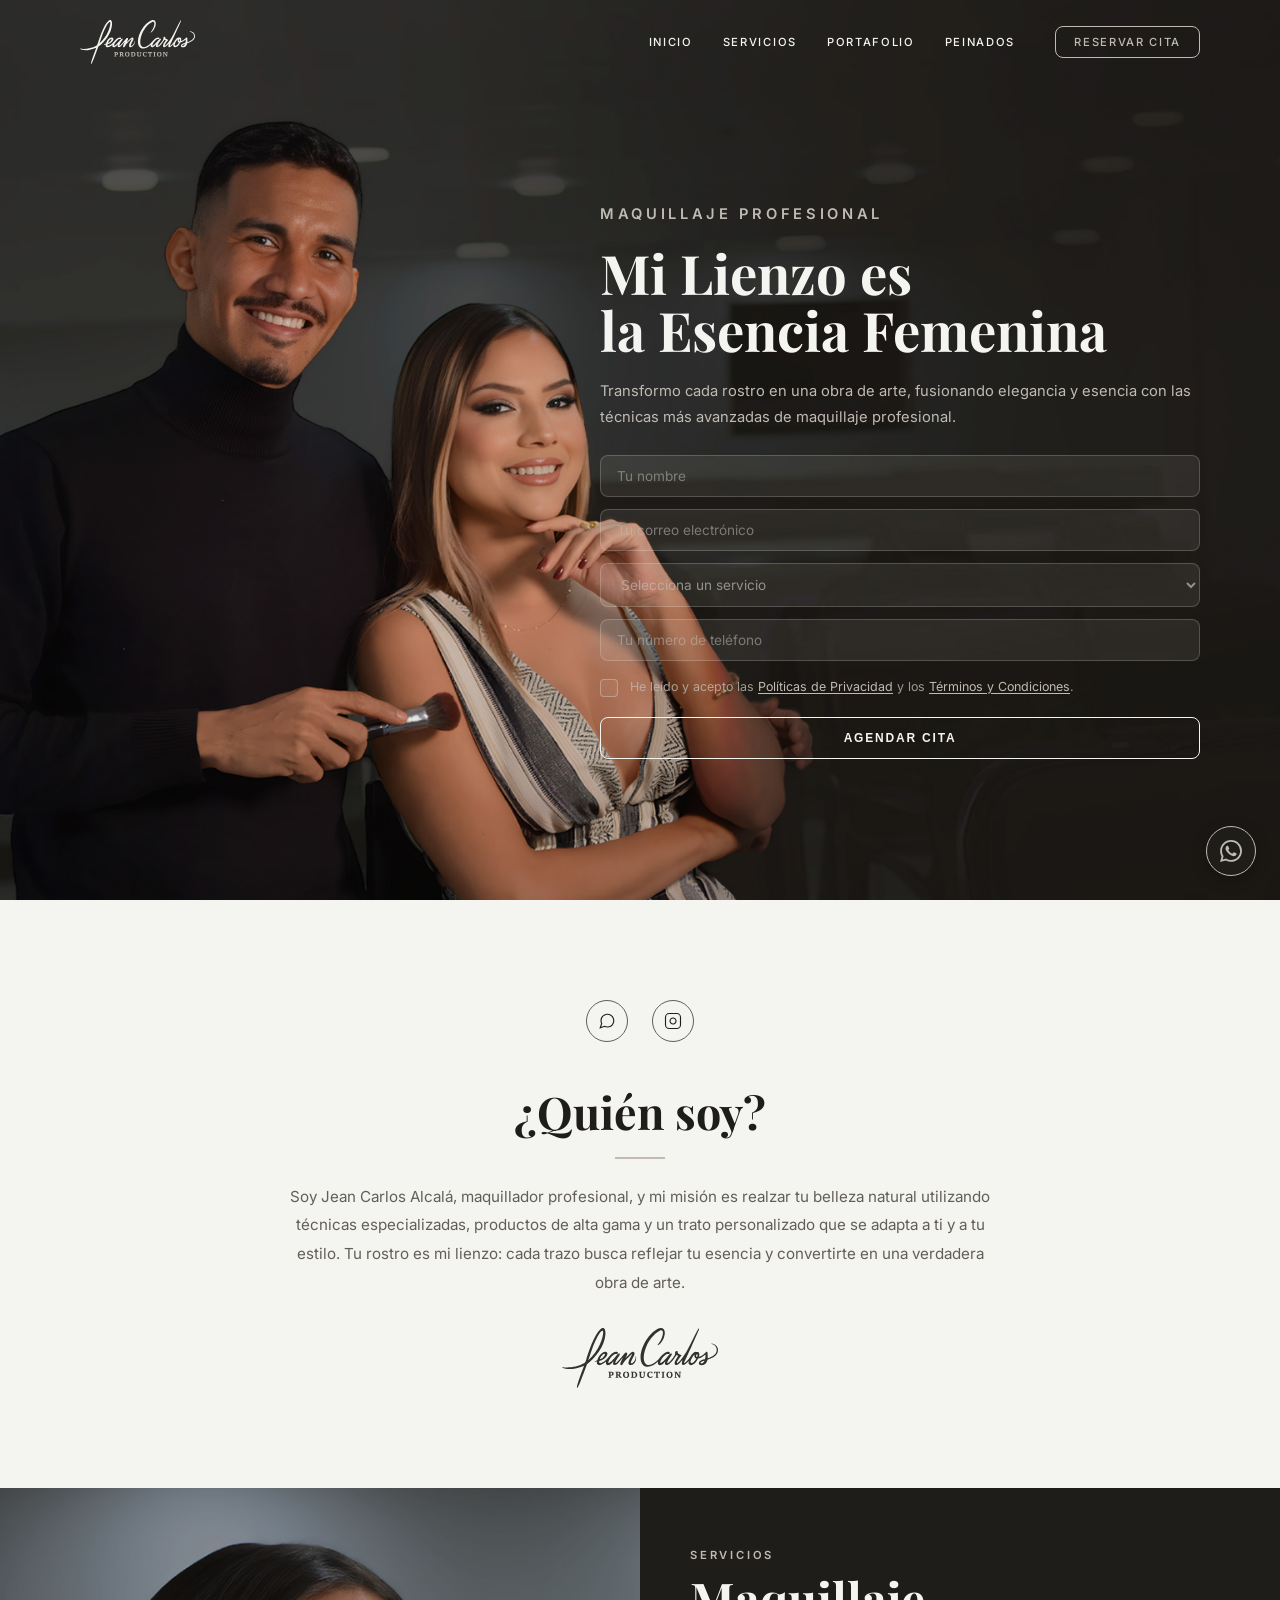
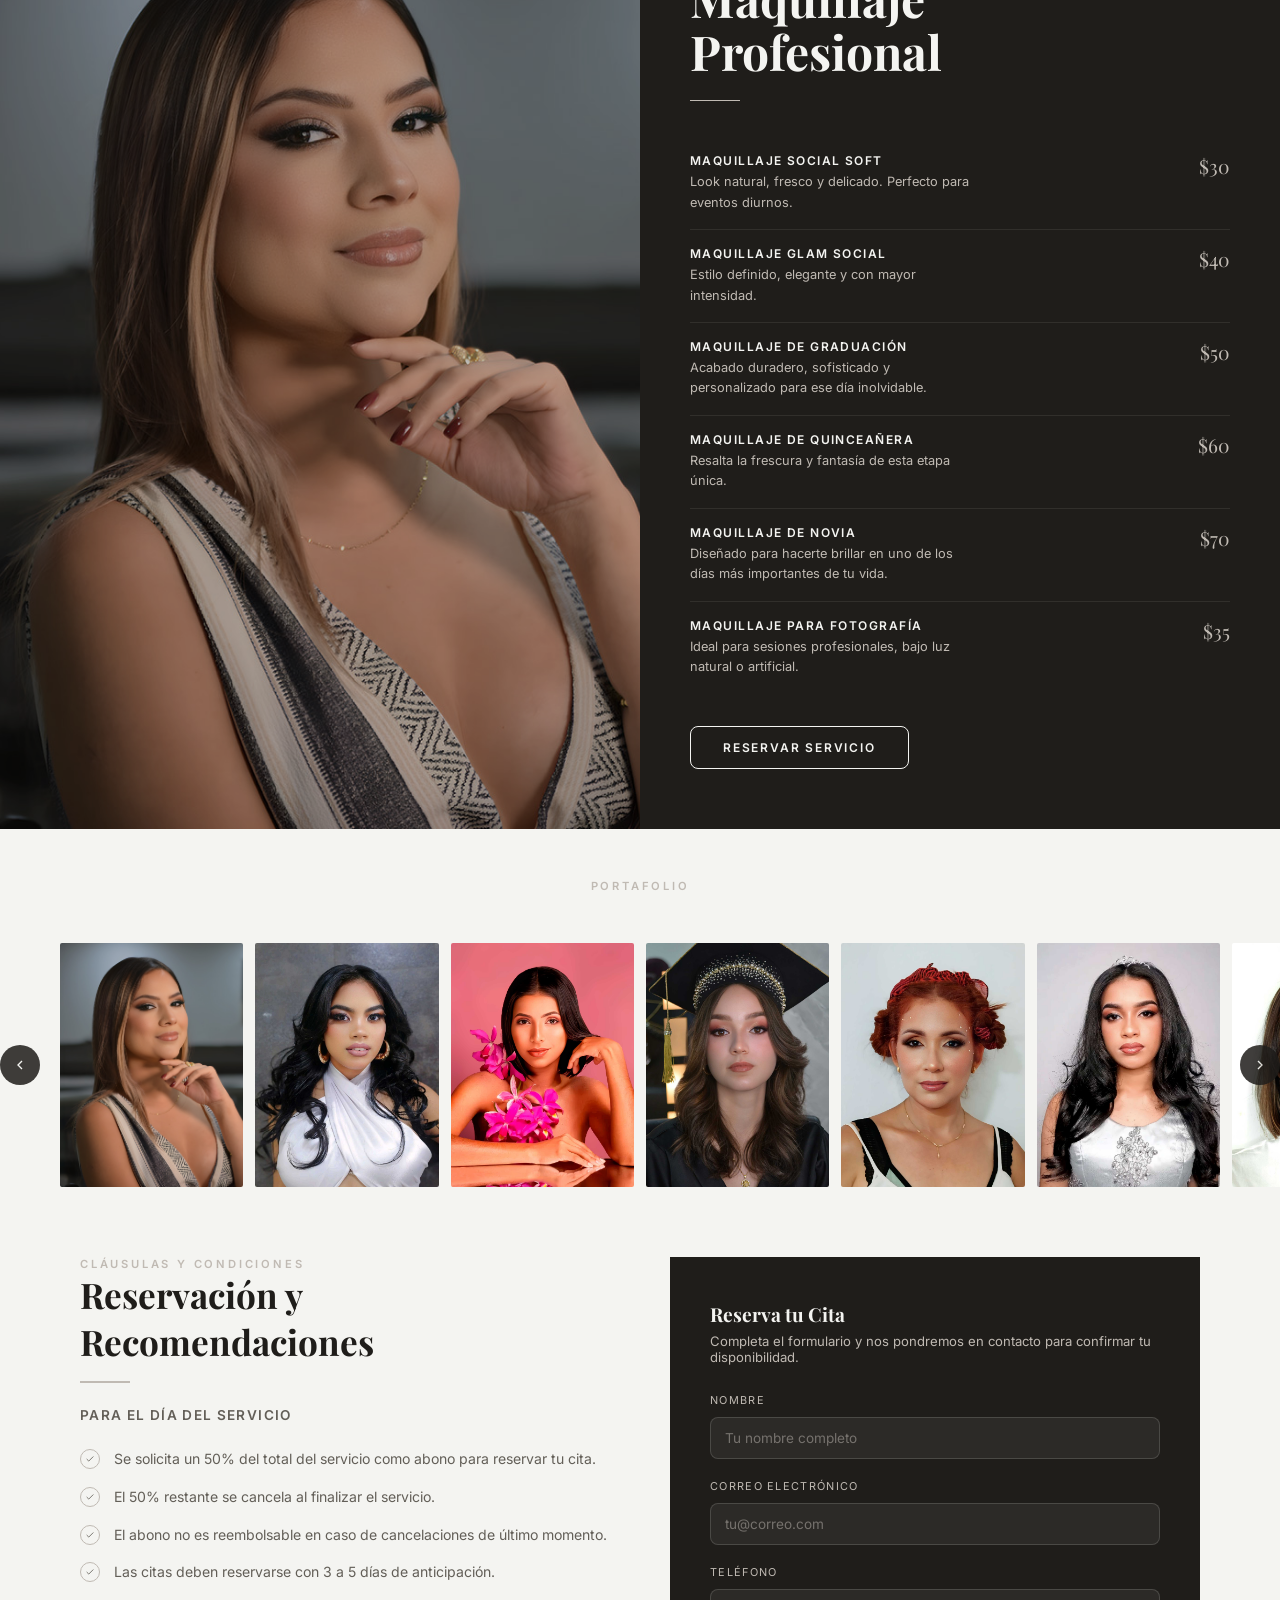
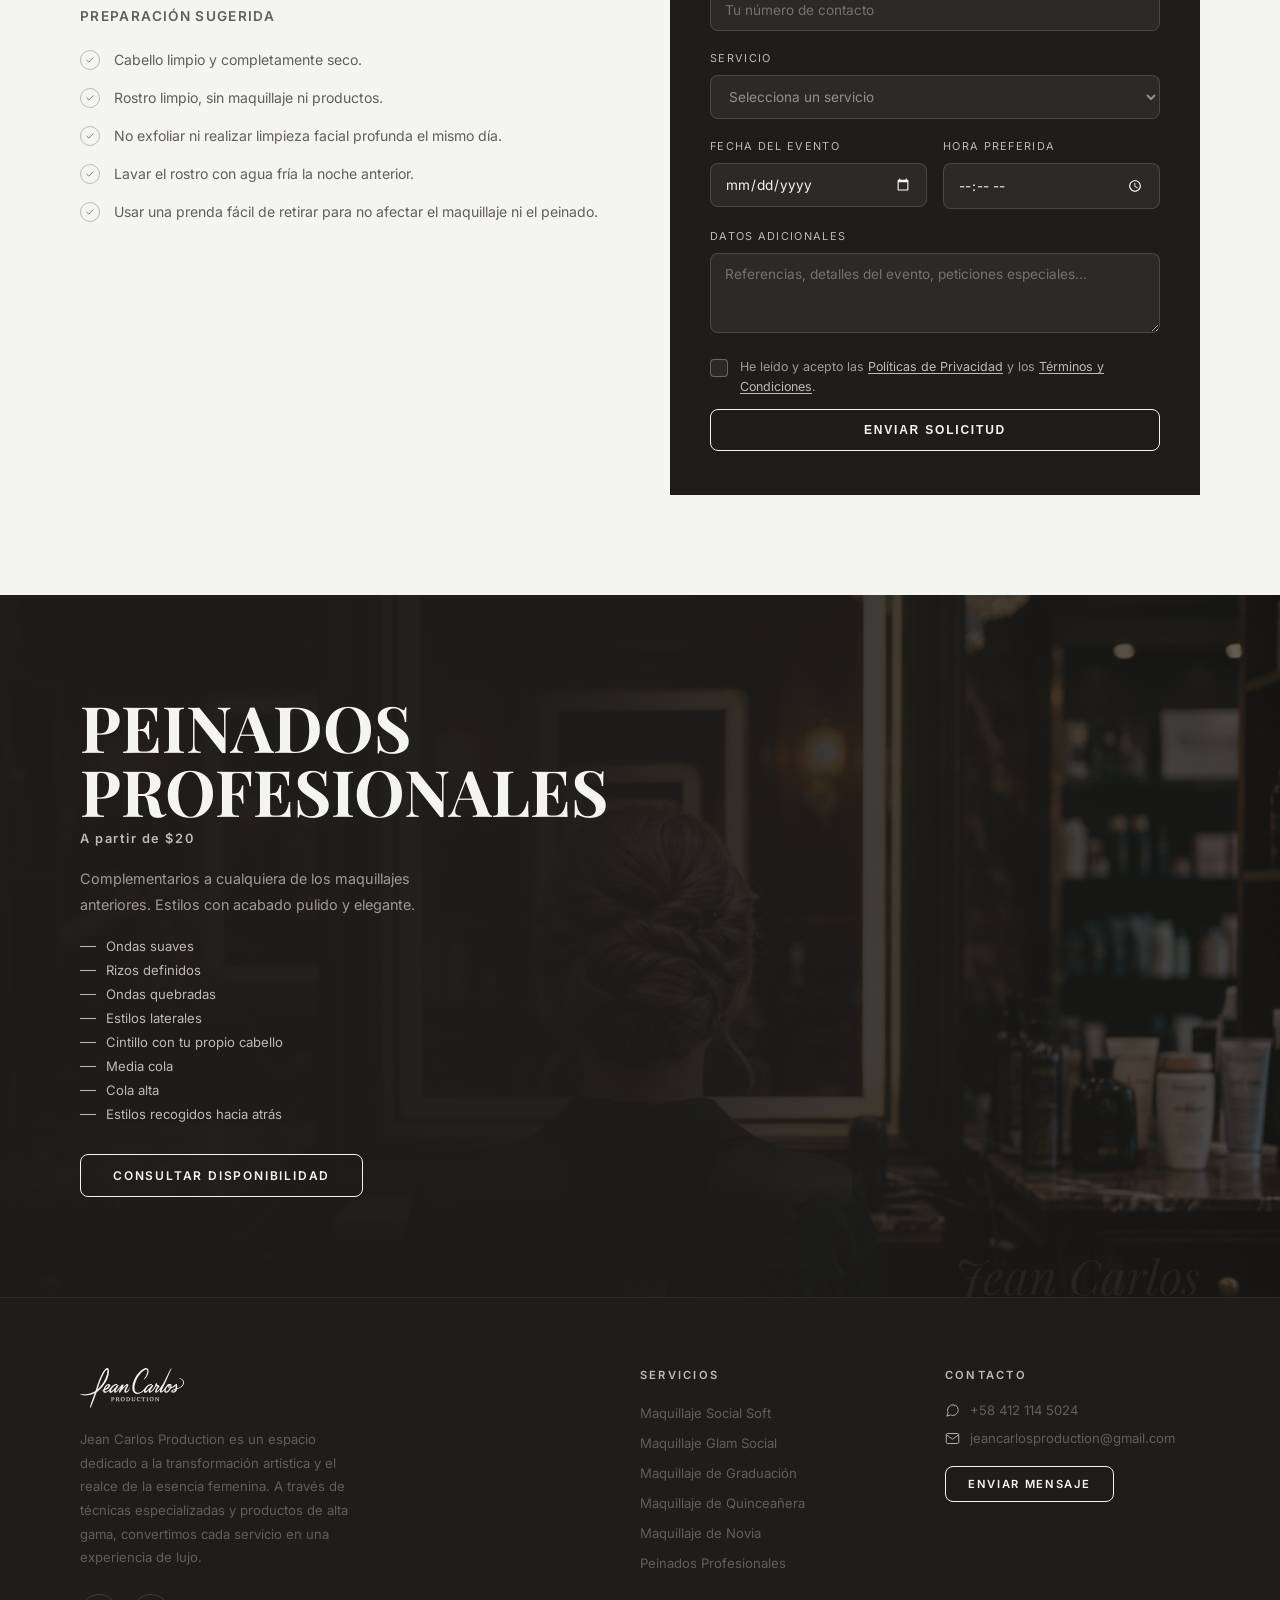
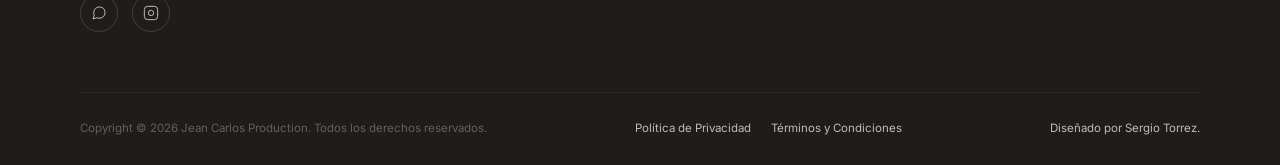
==== index.html @ 288ba9cc "Initial production release" ====
<!DOCTYPE html>
<html lang="es">
<head>
  <meta charset="UTF-8">
  <meta name="viewport" content="width=device-width, initial-scale=1.0">
  <title>Jean Carlos Production | Maquillaje Profesional</title>
  <meta name="description" content="Jean Carlos Alcalá — Maquillador profesional especializado en realzar tu belleza natural. Servicios de maquillaje social, novias, quinceañeras y peinados profesionales.">
  <link rel="canonical" href="https://jeancarlosproduction.com/">
  <link rel="stylesheet" href="index.css">
</head>
<body>

<!-- ========== MOBILE MENU ========== -->
<div class="mobile-menu" id="mobileMenu">
  <a href="#inicio"     onclick="closeMobileMenu()">Inicio</a>
  <a href="#servicios"  onclick="closeMobileMenu()">Servicios</a>
  <a href="#galeria"    onclick="closeMobileMenu()">Portafolio</a>
  <a href="#peinados"  onclick="closeMobileMenu()">Peinados</a>
  <a href="#reservacion" onclick="closeMobileMenu()" class="btn btn-nav mobile-nav-btn">RESERVAR CITA</a>
</div>

<!-- ========== HEADER ========== -->
<header class="site-header" id="siteHeader">
  <div class="container header-inner">

    <a href="#inicio" class="logo" aria-label="Jean Carlos Production">
      <img src="assets/Logo Jean Carlos Production.svg" alt="Jean Carlos Production Logo" class="nav-logo">
    </a>

    <nav class="nav-links" aria-label="Navegación principal">
      <a href="#inicio">Inicio</a>
      <a href="#servicios">Servicios</a>
      <a href="#galeria">Portafolio</a>
      <a href="#peinados">Peinados</a>
      <a href="#reservacion" class="btn btn-nav">RESERVAR CITA</a>
    </nav>

    <button class="hamburger" id="hamburger" aria-label="Abrir menú" aria-expanded="false">
      <span></span><span></span><span></span>
    </button>
  </div>
</header>

<!-- ========== HERO ========== -->
<section id="inicio" class="hero-section" aria-label="Sección principal">
  <div class="hero-bg" role="img" aria-label="Imagen de maquillaje profesional"></div>
  <div class="container hero-container">
    <!-- Right-side content block -->
    <div class="hero-content">
      <p class="eyebrow reveal" style="color:var(--taupe);margin-bottom:16px;">Maquillaje Profesional</p>
      <h1 class="reveal" style="transition-delay:0.1s">
        Mi Lienzo es<br>la Esencia Femenina
      </h1>
      <p class="reveal" style="transition-delay:0.2s">
        Transformo cada rostro en una obra de arte, fusionando elegancia y esencia
        con las técnicas más avanzadas de maquillaje profesional.
      </p>

      <!-- Quick booking form -->
      <form class="hero-form reveal" style="transition-delay:0.3s" id="heroForm" onsubmit="handleHeroForm(event)">
        <!-- Honeypot anti-spam -->
        <input type="text" name="_honey" style="display:none" tabindex="-1" autocomplete="off">
        <input type="text" name="nombre" placeholder="Tu nombre" required>
        <input type="email" name="email" placeholder="Tu correo electrónico">
        <select name="servicio" id="heroServicioSelect">
          <option value="" disabled selected>Selecciona un servicio</option>
          <option>Maquillaje Social Soft — $30</option>
          <option>Maquillaje Glam Social — $40</option>
          <option>Maquillaje de Graduación — $50</option>
          <option>Maquillaje de Quinceañera — $60</option>
          <option>Maquillaje de Novia — $70</option>
          <option>Maquillaje para Fotografía — $35</option>
        </select>
        <input type="tel" name="telefono" placeholder="Tu número de teléfono">
        
        <!-- Policy checkbox -->
        <label class="form-checkbox">
          <input type="checkbox" name="politicas" id="heroPoliticas" required>
          <span class="form-checkbox-box"></span>
          <span class="form-checkbox-label">
            He leído y acepto las
            <a href="privacidad.html" target="_blank">Políticas de Privacidad</a>
            y los <a href="terminos.html" target="_blank">Términos y Condiciones</a>.
          </span>
        </label>

        <button type="submit" class="btn btn-outline-light">AGENDAR CITA</button>
      </form>
    </div>
  </div>
</section>

<!-- ========== QUIEN SOY ========== -->
<section id="quien-soy" class="section">
  <div class="container">
    <div class="social-icons-bar reveal">
      <!-- WhatsApp -->
      <a href="https://api.whatsapp.com/send/?phone=584121145024" target="_blank" rel="noopener" class="social-icon-link" aria-label="WhatsApp">
        <svg viewBox="0 0 24 24" fill="none" stroke="currentColor" stroke-width="1.5"><path d="M21 11.5a8.38 8.38 0 0 1-.9 3.8 8.5 8.5 0 0 1-7.6 4.7 8.38 8.38 0 0 1-3.8-.9L3 21l1.9-5.7a8.38 8.38 0 0 1-.9-3.8 8.5 8.5 0 0 1 4.7-7.6 8.38 8.38 0 0 1 3.8-.9h.5a8.48 8.48 0 0 1 8 8v.5z"/></svg>
      </a>
      <!-- Instagram -->
      <a href="https://www.instagram.com/jeancarlosproduction/" target="_blank" rel="noopener" class="social-icon-link" aria-label="Instagram">
        <svg viewBox="0 0 24 24" fill="none" stroke="currentColor" stroke-width="1.5"><rect x="2" y="2" width="20" height="20" rx="5" ry="5"/><path d="M16 11.37A4 4 0 1 1 12.63 8 4 4 0 0 1 16 11.37z"/><line x1="17.5" y1="6.5" x2="17.51" y2="6.5"/></svg>
      </a>
    </div>

    <h2 class="reveal">¿Quién soy?</h2>
    <div class="divider divider-center reveal"></div>
    <p class="reveal" style="transition-delay:0.1s">
      Soy Jean Carlos Alcalá, maquillador profesional, y mi misión es realzar tu belleza natural utilizando
      técnicas especializadas, productos de alta gama y un trato personalizado que se adapta a ti y a tu estilo.
      Tu rostro es mi lienzo: cada trazo busca reflejar tu esencia y convertirte en una verdadera obra de arte.
    </p>
    <div class="about-logo-container reveal" style="transition-delay:0.2s">
      <img src="assets/Logo Jean Carlos 2.svg" alt="Jean Carlos Production" class="about-logo">
    </div>
  </div>
</section>

<!-- ========== SERVICIOS ========== -->
<section id="servicios" aria-label="Servicios de maquillaje">
  <div class="servicios-grid">

    <!-- Left: image of a model -->
    <div class="servicios-image reveal-left">
      <img src="assets/gallery-glam.jpg" alt="Maquillaje profesional — Jean Carlos Production" loading="lazy">
    </div>

    <!-- Right: service list -->
    <div class="servicios-content reveal-right">
      <p class="eyebrow">Servicios</p>
      <h2>Maquillaje<br>Profesional</h2>
      <div class="divider"></div>

      <ul class="servicios-list" role="list">

        <li class="service-item">
          <div class="service-info">
            <h4>Maquillaje Social Soft</h4>
            <p>Look natural, fresco y delicado. Perfecto para eventos diurnos.</p>
          </div>
          <span class="service-price">$30</span>
        </li>

        <li class="service-item">
          <div class="service-info">
            <h4>Maquillaje Glam Social</h4>
            <p>Estilo definido, elegante y con mayor intensidad.</p>
          </div>
          <span class="service-price">$40</span>
        </li>

        <li class="service-item">
          <div class="service-info">
            <h4>Maquillaje de Graduación</h4>
            <p>Acabado duradero, sofisticado y personalizado para ese día inolvidable.</p>
          </div>
          <span class="service-price">$50</span>
        </li>

        <li class="service-item">
          <div class="service-info">
            <h4>Maquillaje de Quinceañera</h4>
            <p>Resalta la frescura y fantasía de esta etapa única.</p>
          </div>
          <span class="service-price">$60</span>
        </li>

        <li class="service-item">
          <div class="service-info">
            <h4>Maquillaje de Novia</h4>
            <p>Diseñado para hacerte brillar en uno de los días más importantes de tu vida.</p>
          </div>
          <span class="service-price">$70</span>
        </li>

        <li class="service-item">
          <div class="service-info">
            <h4>Maquillaje para Fotografía</h4>
            <p>Ideal para sesiones profesionales, bajo luz natural o artificial.</p>
          </div>
          <span class="service-price">$35</span>
        </li>

      </ul>

      <div class="servicios-cta">
        <a href="https://api.whatsapp.com/send/?phone=584121145024" target="_blank" rel="noopener" class="btn btn-outline-light">Reservar Servicio</a>
      </div>
    </div>
  </div>
</section>

<!-- ========== GALERIA / CARRUSEL ========== -->
<section id="galeria" aria-label="Portafolio de trabajos">
  <div class="container">
    <div class="section-header reveal">
      <p class="eyebrow">Portafolio</p>
    </div>
  </div>

  <!-- Carousel: margin-inline is adjusted inside .carousel-wrapper -->
  <div class="container" style="padding-inline:0;position:relative;">
    <div class="carousel-wrapper" id="carouselWrapper">
      <div class="carousel-track" id="carouselTrack">
        <!-- Slides — repeated set for smooth looping feel -->
        <div class="carousel-slide" onclick="openLightbox(0)">
          <img src="assets/gallery-glam.jpg" alt="Maquillaje Glam Social" loading="lazy">
        </div>
        <div class="carousel-slide" onclick="openLightbox(1)">
          <img src="assets/Maquillaje-1.jpg" alt="Maquillaje Profesional 1" loading="lazy">
        </div>
        <div class="carousel-slide" onclick="openLightbox(2)">
          <img src="assets/Maquillaje-2.jpg" alt="Maquillaje Profesional 2" loading="lazy">
        </div>
        <div class="carousel-slide" onclick="openLightbox(3)">
          <img src="assets/Maquillaje-3.jpg" alt="Maquillaje Profesional 3" loading="lazy">
        </div>
        <div class="carousel-slide" onclick="openLightbox(4)">
          <img src="assets/Maquillaje-4.jpg" alt="Maquillaje Profesional 4" loading="lazy">
        </div>
        <div class="carousel-slide" onclick="openLightbox(5)">
          <img src="assets/MAquillaje-5.jpg" alt="Maquillaje Profesional 5" loading="lazy">
        </div>
        <div class="carousel-slide" onclick="openLightbox(6)">
          <img src="assets/Maquillaje-6.jpg" alt="Maquillaje Profesional 6" loading="lazy">
        </div>
        <div class="carousel-slide" onclick="openLightbox(7)">
          <img src="assets/Maquillaje-7.jpg" alt="Maquillaje Profesional 7" loading="lazy">
        </div>
        <div class="carousel-slide" onclick="openLightbox(8)">
          <img src="assets/Maquillaje-8.jpg" alt="Maquillaje Profesional 8" loading="lazy">
        </div>
        <div class="carousel-slide" onclick="openLightbox(9)">
          <img src="assets/Maquillaje-9.jpg" alt="Maquillaje Profesional 9" loading="lazy">
        </div>
        <div class="carousel-slide" onclick="openLightbox(10)">
          <img src="assets/MAquillaje-10.jpg" alt="Maquillaje Profesional 10" loading="lazy">
        </div>
        <div class="carousel-slide" onclick="openLightbox(11)">
          <img src="assets/Maquillaje-11.jpg" alt="Maquillaje Profesional 11" loading="lazy">
        </div>
        <div class="carousel-slide" onclick="openLightbox(12)">
          <img src="assets/Maquillaje-12.jpg" alt="Maquillaje Profesional 12" loading="lazy">
        </div>
        <div class="carousel-slide" onclick="openLightbox(13)">
          <img src="assets/Maquillaje-13.jpg" alt="Maquillaje Profesional 13" loading="lazy">
        </div>
        <div class="carousel-slide" onclick="openLightbox(14)">
          <img src="assets/Maquillaje-14.jpg" alt="Maquillaje Profesional 14" loading="lazy">
        </div>
      </div>

      <button class="carousel-btn prev" id="carouselPrev" aria-label="Imagen anterior">
        <svg viewBox="0 0 24 24" fill="none" stroke="currentColor" stroke-width="2"><polyline points="15 18 9 12 15 6"/></svg>
      </button>
      <button class="carousel-btn next" id="carouselNext" aria-label="Imagen siguiente">
        <svg viewBox="0 0 24 24" fill="none" stroke="currentColor" stroke-width="2"><polyline points="9 18 15 12 9 6"/></svg>
      </button>
    </div>
  </div>
</section>

<!-- ========== LIGHTBOX ========== -->
<div class="lightbox" id="lightbox" role="dialog" aria-modal="true" aria-label="Imagen ampliada">
  <div class="lightbox-inner">
    <img id="lightboxImg" src="" alt="Imagen ampliada">
    <button class="lightbox-close" id="lightboxClose" aria-label="Cerrar">✕</button>
    <button class="lightbox-prev" id="lightboxPrev" aria-label="Anterior">
      <svg viewBox="0 0 24 24" fill="none" stroke="currentColor" stroke-width="2" width="18" height="18"><polyline points="15 18 9 12 15 6"/></svg>
    </button>
    <button class="lightbox-next" id="lightboxNext" aria-label="Siguiente">
      <svg viewBox="0 0 24 24" fill="none" stroke="currentColor" stroke-width="2" width="18" height="18"><polyline points="9 18 15 12 9 6"/></svg>
    </button>
  </div>
</div>

<!-- ========== RESERVACION Y RECOMENDACIONES ========== -->
<section id="reservacion" class="section" aria-label="Reservación y cláusulas">
  <div class="container">

    <div class="reservacion-grid">

      <!-- Left: policies -->
      <div>
        <p class="eyebrow reveal">Cláusulas y Condiciones</p>
        <h2 class="reveal" style="transition-delay:0.05s">Reservación y<br>Recomendaciones</h2>
        <div class="divider reveal" style="transition-delay:0.1s"></div>
        <p class="reveal" style="transition-delay:0.12s;font-size:0.85rem;color:var(--warm-gray);margin-bottom:8px;font-weight:600;text-transform:uppercase;letter-spacing:0.1em;">Para el Día del Servicio</p>

        <ul class="clausulas-list">
          <li class="clausula-item reveal" style="transition-delay:0.14s">
            <span class="clausula-icon">
              <svg viewBox="0 0 24 24" fill="none" stroke="currentColor" stroke-width="2"><polyline points="20 6 9 17 4 12"/></svg>
            </span>
            Se solicita un 50% del total del servicio como abono para reservar tu cita.
          </li>
          <li class="clausula-item reveal" style="transition-delay:0.17s">
            <span class="clausula-icon">
              <svg viewBox="0 0 24 24" fill="none" stroke="currentColor" stroke-width="2"><polyline points="20 6 9 17 4 12"/></svg>
            </span>
            El 50% restante se cancela al finalizar el servicio.
          </li>
          <li class="clausula-item reveal" style="transition-delay:0.20s">
            <span class="clausula-icon">
              <svg viewBox="0 0 24 24" fill="none" stroke="currentColor" stroke-width="2"><polyline points="20 6 9 17 4 12"/></svg>
            </span>
            El abono no es reembolsable en caso de cancelaciones de último momento.
          </li>
          <li class="clausula-item reveal" style="transition-delay:0.23s">
            <span class="clausula-icon">
              <svg viewBox="0 0 24 24" fill="none" stroke="currentColor" stroke-width="2"><polyline points="20 6 9 17 4 12"/></svg>
            </span>
            Las citas deben reservarse con 3 a 5 días de anticipación.
          </li>
        </ul>

        <p class="reveal" style="transition-delay:0.26s;font-size:0.85rem;color:var(--warm-gray);margin-top:24px;margin-bottom:12px;font-weight:600;text-transform:uppercase;letter-spacing:0.1em;">Preparación Sugerida</p>
        
        <ul class="clausulas-list">
          <li class="clausula-item reveal" style="transition-delay:0.28s">
            <span class="clausula-icon">
              <svg viewBox="0 0 24 24" fill="none" stroke="currentColor" stroke-width="2"><polyline points="20 6 9 17 4 12"/></svg>
            </span>
            Cabello limpio y completamente seco.
          </li>
          <li class="clausula-item reveal" style="transition-delay:0.31s">
            <span class="clausula-icon">
              <svg viewBox="0 0 24 24" fill="none" stroke="currentColor" stroke-width="2"><polyline points="20 6 9 17 4 12"/></svg>
            </span>
            Rostro limpio, sin maquillaje ni productos.
          </li>
          <li class="clausula-item reveal" style="transition-delay:0.34s">
            <span class="clausula-icon">
              <svg viewBox="0 0 24 24" fill="none" stroke="currentColor" stroke-width="2"><polyline points="20 6 9 17 4 12"/></svg>
            </span>
            No exfoliar ni realizar limpieza facial profunda el mismo día.
          </li>
          <li class="clausula-item reveal" style="transition-delay:0.37s">
            <span class="clausula-icon">
              <svg viewBox="0 0 24 24" fill="none" stroke="currentColor" stroke-width="2"><polyline points="20 6 9 17 4 12"/></svg>
            </span>
            Lavar el rostro con agua fría la noche anterior.
          </li>
          <li class="clausula-item reveal" style="transition-delay:0.40s">
            <span class="clausula-icon">
              <svg viewBox="0 0 24 24" fill="none" stroke="currentColor" stroke-width="2"><polyline points="20 6 9 17 4 12"/></svg>
            </span>
            Usar una prenda fácil de retirar para no afectar el maquillaje ni el peinado.
          </li>
        </ul>
      </div>

      <!-- Right: booking form -->
      <div class="reveal" style="transition-delay:0.15s">
        <div class="reservation-form-card">
          <h3>Reserva tu Cita</h3>
          <p>Completa el formulario y nos pondremos en contacto para confirmar tu disponibilidad.</p>

          <form id="reservationForm" onsubmit="handleReservationForm(event)" novalidate>
            <!-- Honeypot anti-spam -->
            <input type="text" name="_honey" style="display:none" tabindex="-1" autocomplete="off">


            <div class="form-group">
              <label for="resNombre">Nombre</label>
              <input id="resNombre" type="text" name="nombre" placeholder="Tu nombre completo" required>
            </div>

            <div class="form-group">
              <label for="resEmail">Correo electrónico</label>
              <input id="resEmail" type="email" name="email" placeholder="tu@correo.com" required>
            </div>

            <div class="form-group">
              <label for="resTelefono">Teléfono</label>
              <input id="resTelefono" type="tel" name="telefono" placeholder="Tu número de contacto" required>
            </div>

            <div class="form-group">
              <label for="resServicio">Servicio</label>
              <select id="resServicio" name="servicio" required>
                <option value="" disabled selected>Selecciona un servicio</option>
                <option>Maquillaje Social Soft — $30</option>
                <option>Maquillaje Glam Social — $40</option>
                <option>Maquillaje de Graduación — $50</option>
                <option>Maquillaje de Quinceañera — $60</option>
                <option>Maquillaje de Novia — $70</option>
                <option>Maquillaje para Fotografía — $35</option>
                <option>Peinado Profesional — desde $20</option>
              </select>
            </div>

            <!-- Date & Time row -->
            <div class="form-row-2">
              <div class="form-group">
                <label for="resFecha">Fecha del evento</label>
                <input id="resFecha" type="date" name="fecha" required>
              </div>
              <div class="form-group">
                <label for="resHora">Hora preferida</label>
                <input id="resHora" type="time" name="hora">
              </div>
            </div>

            <div class="form-group">
              <label for="resNotas">Datos adicionales</label>
              <textarea id="resNotas" name="notas" rows="3" placeholder="Referencias, detalles del evento, peticiones especiales..."></textarea>
            </div>

            <!-- Policy checkbox -->
            <label class="form-checkbox">
              <input type="checkbox" name="politicas" id="resPoliticas" required>
              <span class="form-checkbox-box"></span>
              <span class="form-checkbox-label">
                He leído y acepto las
                <a href="privacidad.html" target="_blank">Políticas de Privacidad</a>
                y los <a href="terminos.html" target="_blank">Términos y Condiciones</a>.
              </span>
            </label>

            <button type="submit" class="btn btn-outline-light form-submit" id="reservationSubmitBtn">
              <span id="reservationBtnText">ENVIAR SOLICITUD</span>
              <span id="reservationBtnSpinner" style="display:none;">Enviando...</span>
            </button>

          </form>
        </div>
      </div>

    </div>
  </div>
</section>

<!-- ========== PEINADOS PROFESIONALES ========== -->
<section id="peinados" aria-label="Peinados profesionales">
  <div class="peinados-bg" role="img" aria-label="Fondo peinados profesionales"></div>
  <div class="container" style="position:relative;z-index:2;padding-block:100px;">
    <div class="peinados-content">
      <h2 class="reveal-left">Peinados<br>Profesionales</h2>
      <p class="price-tag reveal-left" style="transition-delay:0.08s">A partir de $20</p>
      <p class="reveal-left" style="transition-delay:0.15s">
        Complementarios a cualquiera de los maquillajes anteriores.
        Estilos con acabado pulido y elegante.
      </p>
      <ul class="peinados-list reveal-left" style="transition-delay:0.22s">
        <li>Ondas suaves</li>
        <li>Rizos definidos</li>
        <li>Ondas quebradas</li>
        <li>Estilos laterales</li>
        <li>Cintillo con tu propio cabello</li>
        <li>Media cola</li>
        <li>Cola alta</li>
        <li>Estilos recogidos hacia atrás</li>
      </ul>
      <div class="reveal-left" style="transition-delay:0.3s">
        <a href="https://api.whatsapp.com/send/?phone=584121145024" target="_blank" rel="noopener" class="btn btn-outline-light">Consultar Disponibilidad</a>
      </div>
    </div>
  </div>

  <div class="peinados-logo" aria-hidden="true">Jean Carlos</div>
</section>

<!-- ========== FOOTER ========== -->
<footer id="contacto" role="contentinfo">
  <div class="container">
    <div class="footer-grid">

      <!-- Brand column -->
      <div class="footer-brand">
        <div class="logo">
          <img src="assets/Logo Jean Carlos Production.svg" alt="Jean Carlos Production" class="footer-logo">
        </div>
        <p>
          Jean Carlos Production es un espacio dedicado a la transformación artística
          y el realce de la esencia femenina. A través de técnicas especializadas y
          productos de alta gama, convertimos cada servicio en una experiencia de lujo.
        </p>
        <div class="footer-social">
          <a href="https://api.whatsapp.com/send/?phone=584121145024" target="_blank" rel="noopener" aria-label="WhatsApp">
            <svg viewBox="0 0 24 24" fill="none" stroke="currentColor" stroke-width="1.5"><path d="M21 11.5a8.38 8.38 0 0 1-.9 3.8 8.5 8.5 0 0 1-7.6 4.7 8.38 8.38 0 0 1-3.8-.9L3 21l1.9-5.7a8.38 8.38 0 0 1-.9-3.8 8.5 8.5 0 0 1 4.7-7.6 8.38 8.38 0 0 1 3.8-.9h.5a8.48 8.48 0 0 1 8 8v.5z"/></svg>
          </a>
          <a href="https://www.instagram.com/jeancarlosproduction/" target="_blank" rel="noopener" aria-label="Instagram">
            <svg viewBox="0 0 24 24" fill="none" stroke="currentColor" stroke-width="1.5"><rect x="2" y="2" width="20" height="20" rx="5" ry="5"/><path d="M16 11.37A4 4 0 1 1 12.63 8 4 4 0 0 1 16 11.37z"/><line x1="17.5" y1="6.5" x2="17.51" y2="6.5"/></svg>
          </a>
        </div>
      </div>

      <!-- Services column -->
      <div class="footer-col">
        <h4>Servicios</h4>
        <ul>
          <li><a href="#servicios">Maquillaje Social Soft</a></li>
          <li><a href="#servicios">Maquillaje Glam Social</a></li>
          <li><a href="#servicios">Maquillaje de Graduación</a></li>
          <li><a href="#servicios">Maquillaje de Quinceañera</a></li>
          <li><a href="#servicios">Maquillaje de Novia</a></li>
          <li><a href="#peinados">Peinados Profesionales</a></li>
        </ul>
      </div>

      <!-- Contact column -->
      <div class="footer-col">
        <h4>Contacto</h4>
        <div class="footer-contact-item">
          <svg viewBox="0 0 24 24" fill="none" stroke="currentColor" stroke-width="1.5"><path d="M21 11.5a8.38 8.38 0 0 1-.9 3.8 8.5 8.5 0 0 1-7.6 4.7 8.38 8.38 0 0 1-3.8-.9L3 21l1.9-5.7a8.38 8.38 0 0 1-.9-3.8 8.5 8.5 0 0 1 4.7-7.6 8.38 8.38 0 0 1 3.8-.9h.5a8.48 8.48 0 0 1 8 8v.5z"/></svg>
          +58 412 114 5024
        </div>
        <div class="footer-contact-item">
          <svg viewBox="0 0 24 24" fill="none" stroke="currentColor" stroke-width="1.5"><path d="M4 4h16c1.1 0 2 .9 2 2v12c0 1.1-.9 2-2 2H4c-1.1 0-2-.9-2-2V6c0-1.1.9-2 2-2z"/><polyline points="22,6 12,13 2,6"/></svg>
          jeancarlosproduction@gmail.com
        </div>
        <div style="margin-top:20px;">
          <a href="https://api.whatsapp.com/send/?phone=584121145024" target="_blank" rel="noopener" class="btn btn-outline-light" style="font-size:0.7rem;padding:10px 22px;">ENVIAR MENSAJE</a>
        </div>
      </div>

    </div>

    <!-- Bottom bar -->
    <div class="footer-bottom">
      <p>Copyright &copy; 2026 Jean Carlos Production. Todos los derechos reservados.</p>
      <div class="footer-legal">
        <a href="privacidad.html">Política de Privacidad</a>
        <a href="terminos.html">Términos y Condiciones</a>
      </div>
      <p class="credit">Diseñado por <a href="https://www.instagram.com/istorrez/" target="_blank" rel="noopener">Sergio Torrez</a>.</p>
    </div>

  </div>
</footer>

<!-- ========== FLOATING WHATSAPP ========== -->
<a href="https://api.whatsapp.com/send/?phone=584121145024" target="_blank" rel="noopener" class="fab-whatsapp" aria-label="Contactar por WhatsApp">
  <svg viewBox="0 0 24 24" fill="currentColor"><path d="M17.472 14.382c-.297-.149-1.758-.867-2.03-.967-.273-.099-.471-.148-.67.15-.197.297-.767.966-.94 1.164-.173.199-.347.223-.644.075-.297-.15-1.255-.463-2.39-1.475-.883-.788-1.48-1.761-1.653-2.059-.173-.297-.018-.458.13-.606.134-.133.298-.347.446-.521.149-.174.198-.298.298-.497.099-.198.05-.371-.025-.52-.075-.149-.669-1.612-.916-2.207-.242-.579-.487-.5-.669-.51-.173-.008-.371-.01-.57-.01-.198 0-.52.074-.792.372-.272.297-1.04 1.016-1.04 2.479 0 1.462 1.065 2.875 1.213 3.074.149.198 2.096 3.2 5.077 4.487.709.306 1.262.489 1.694.625.712.227 1.36.195 1.871.118.571-.085 1.758-.719 2.006-1.413.248-.694.248-1.289.173-1.413-.074-.124-.272-.198-.57-.347m-5.421 7.403h-.004a9.87 9.87 0 0 1-5.031-1.378l-.361-.214-3.741.982.998-3.648-.235-.374a9.86 9.86 0 0 1-1.51-5.26c.001-5.45 4.436-9.884 9.888-9.884 2.64 0 5.122 1.03 6.988 2.898a9.825 9.825 0 0 1 2.893 6.994c-.003 5.45-4.437 9.884-9.885 9.884m8.413-18.297A11.815 11.815 0 0 0 12.05 0C5.495 0 .16 5.335.157 11.892c0 2.096.547 4.142 1.588 5.945L.057 24l6.305-1.654a11.882 11.882 0 0 0 5.683 1.448h.005c6.554 0 11.89-5.335 11.893-11.893a11.821 11.821 0 0 0-3.48-8.413z"/></svg>
</a>

<!-- ========== SUCCESS MODAL ========== -->
<div class="success-modal" id="successModal" role="dialog" aria-modal="true" aria-labelledby="successModalTitle">
  <div class="success-modal-inner">
    <!-- Animated checkmark -->
    <div class="success-check" aria-hidden="true">
      <svg viewBox="0 0 52 52" fill="none">
        <circle class="success-check-circle" cx="26" cy="26" r="25" stroke="#c0bab3" stroke-width="1.5" fill="none"/>
        <polyline class="success-check-tick" points="14,27 22,35 38,19" stroke="#c0bab3" stroke-width="2" fill="none" stroke-linecap="round" stroke-linejoin="round"/>
      </svg>
    </div>
    <h3 id="successModalTitle">Solicitud enviada</h3>
    <p>Hemos recibido tu mensaje. Jean Carlos se pondrá en contacto contigo muy pronto para confirmar tu cita.</p>
    <button class="btn btn-dark" onclick="closeSuccessModal()">ENTENDIDO</button>
  </div>
</div>
<div class="success-overlay" id="successOverlay" onclick="closeSuccessModal()"></div>

<!-- ========== JAVASCRIPT ========== -->
<script>
/* ---- Scroll-reveal ---- */
const revealEls = document.querySelectorAll('.reveal, .reveal-left, .reveal-right');
const revealObserver = new IntersectionObserver((entries) => {
  entries.forEach(e => {
    if (e.isIntersecting) {
      e.target.classList.add('visible');
      revealObserver.unobserve(e.target);
    }
  });
}, { threshold: 0.12 });
revealEls.forEach(el => revealObserver.observe(el));

/* ---- Header scroll ---- */
const header = document.getElementById('siteHeader');
window.addEventListener('scroll', () => {
  header.classList.toggle('scrolled', window.scrollY > 60);
}, { passive: true });

/* ---- Mobile menu ---- */
const hamburger = document.getElementById('hamburger');
const mobileMenu = document.getElementById('mobileMenu');
hamburger.addEventListener('click', () => {
  const isOpen = mobileMenu.classList.toggle('open');
  hamburger.classList.toggle('open', isOpen);
  hamburger.setAttribute('aria-expanded', isOpen);
  document.body.style.overflow = isOpen ? 'hidden' : '';
});
function closeMobileMenu() {
  mobileMenu.classList.remove('open');
  hamburger.classList.remove('open');
  hamburger.setAttribute('aria-expanded', false);
  document.body.style.overflow = '';
}

/* ---- Carousel ---- */
const track    = document.getElementById('carouselTrack');
const slides   = track.querySelectorAll('.carousel-slide');
const prevBtn  = document.getElementById('carouselPrev');
const nextBtn  = document.getElementById('carouselNext');
const totalSlides = slides.length;
let currentSlide = 0;
let isMobile = window.innerWidth < 768;

function getSlidesVisible() { return isMobile ? 1 : 6; }
function getSlideWidth() {
  const wrapper = document.getElementById('carouselWrapper');
  const gap = 12;
  const visible = getSlidesVisible();
  const styles = window.getComputedStyle(wrapper);
  const paddingX = parseFloat(styles.paddingLeft) + parseFloat(styles.paddingRight);
  const availableWidth = wrapper.clientWidth - paddingX;
  return (availableWidth - gap * (visible - 1)) / visible;
}
function updateCarousel() {
  const w = getSlideWidth();
  const gap = 12;
  slides.forEach(s => {
    s.style.flex = `0 0 ${w}px`;
    s.style.maxWidth = `${w}px`;
  });
  track.style.transform = `translateX(-${currentSlide * (w + gap)}px)`;
}
function nextCarousel() {
  const visible = getSlidesVisible();
  const maxSlide = totalSlides - visible;
  currentSlide = currentSlide >= maxSlide ? 0 : currentSlide + 1;
  updateCarousel();
}
function prevCarousel() {
  const visible = getSlidesVisible();
  const maxSlide = totalSlides - visible;
  currentSlide = currentSlide <= 0 ? maxSlide : currentSlide - 1;
  updateCarousel();
}
nextBtn.addEventListener('click', nextCarousel);
prevBtn.addEventListener('click', prevCarousel);
window.addEventListener('resize', () => {
  isMobile = window.innerWidth < 768;
  currentSlide = 0;
  updateCarousel();
}, { passive: true });
updateCarousel();

/* ---- Lightbox ---- */
const galleryImages = Array.from(slides).map(s => ({
  src: s.querySelector('img').src,
  alt: s.querySelector('img').alt
}));
let lightboxIndex = 0;
const lightbox    = document.getElementById('lightbox');
const lightboxImg = document.getElementById('lightboxImg');

function openLightbox(index) {
  lightboxIndex = index;
  lightboxImg.src = galleryImages[index].src;
  lightboxImg.alt = galleryImages[index].alt;
  lightbox.classList.add('open');
  document.body.style.overflow = 'hidden';
}
function closeLightbox() {
  lightbox.classList.remove('open');
  document.body.style.overflow = '';
}
function lightboxPrev() {
  lightboxIndex = (lightboxIndex - 1 + galleryImages.length) % galleryImages.length;
  lightboxImg.src = galleryImages[lightboxIndex].src;
  lightboxImg.alt = galleryImages[lightboxIndex].alt;
}
function lightboxNext() {
  lightboxIndex = (lightboxIndex + 1) % galleryImages.length;
  lightboxImg.src = galleryImages[lightboxIndex].src;
  lightboxImg.alt = galleryImages[lightboxIndex].alt;
}
document.getElementById('lightboxClose').addEventListener('click', closeLightbox);
document.getElementById('lightboxPrev').addEventListener('click', lightboxPrev);
document.getElementById('lightboxNext').addEventListener('click', lightboxNext);
lightbox.addEventListener('click', (e) => { if (e.target === lightbox) closeLightbox(); });
document.addEventListener('keydown', (e) => {
  if (!lightbox.classList.contains('open')) return;
  if (e.key === 'Escape')      closeLightbox();
  if (e.key === 'ArrowLeft')   lightboxPrev();
  if (e.key === 'ArrowRight')  lightboxNext();
});

/* ---- FormSubmit AJAX handler ---- */
const FORMSUBMIT_URL = 'https://formsubmit.co/ajax/jeancarlosproduction@gmail.com';

function showSuccessModal() {
  document.getElementById('successModal').classList.add('open');
  document.getElementById('successOverlay').classList.add('open');
  document.body.style.overflow = 'hidden';
}
function closeSuccessModal() {
  document.getElementById('successModal').classList.remove('open');
  document.getElementById('successOverlay').classList.remove('open');
  document.body.style.overflow = '';
}

async function submitToFormSubmit(payload, formEl, btnText, btnSpinner, submitBtn) {
  // Show loading state
  if (btnText)    btnText.style.display = 'none';
  if (btnSpinner) btnSpinner.style.display = 'inline';
  if (submitBtn)  submitBtn.disabled = true;

  try {
    const response = await fetch(FORMSUBMIT_URL, {
      method: 'POST',
      headers: { 'Content-Type': 'application/json', 'Accept': 'application/json' },
      body: JSON.stringify(payload)
    });
    const result = await response.json();
    if (result.success === 'true' || response.ok) {
      formEl.reset();
      showSuccessModal();
    } else {
      alert('Hubo un problema al enviar tu solicitud. Por favor inténtalo de nuevo o contáctanos por WhatsApp.');
    }
  } catch (err) {
    // Fallback: open WhatsApp if network fails
    alert('No se pudo enviar el correo. Hemos abierto WhatsApp como alternativa.');
    window.open('https://api.whatsapp.com/send/?phone=584121145024', '_blank');
  } finally {
    if (btnText)    btnText.style.display = 'inline';
    if (btnSpinner) btnSpinner.style.display = 'none';
    if (submitBtn)  submitBtn.disabled = false;
  }
}

/* Hero form (quick booking) */
function handleHeroForm(e) {
  e.preventDefault();
  // Validate policies checkbox
  const checkbox = document.getElementById('heroPoliticas');
  if (!checkbox.checked) {
    checkbox.closest('.form-checkbox').classList.add('shake');
    setTimeout(() => checkbox.closest('.form-checkbox').classList.remove('shake'), 600);
    return;
  }
  const fd = new FormData(e.target);
  // Honeypot check
  if (fd.get('_honey')) return;

  const payload = {
    _subject: 'Nueva solicitud de cita — Jean Carlos Production',
    Nombre:   fd.get('nombre') || '',
    Correo:   fd.get('email')  || '',
    Servicio: fd.get('servicio') || '',
    Teléfono: fd.get('telefono') || ''
  };
  submitToFormSubmit(payload, e.target, null, null, e.target.querySelector('button'));
}

/* Reservation form (full) */
function handleReservationForm(e) {
  e.preventDefault();
  // Validate policies checkbox
  const checkbox = document.getElementById('resPoliticas');
  if (!checkbox.checked) {
    checkbox.closest('.form-checkbox').classList.add('shake');
    setTimeout(() => checkbox.closest('.form-checkbox').classList.remove('shake'), 600);
    return;
  }
  const fd = new FormData(e.target);

  // Honeypot check
  if (fd.get('_honey')) return;

  const payload = {
    _subject: 'Reservación de cita — Jean Carlos Production',
    Nombre:             fd.get('nombre')   || '',
    Correo:             fd.get('email')    || '',
    Teléfono:           fd.get('telefono') || '',
    Servicio:           fd.get('servicio') || '',
    'Fecha del Evento': fd.get('fecha')    || '',
    'Hora Preferida':   fd.get('hora')     || '',
    'Datos Adicionales': fd.get('notas')   || ''
  };
  const btn     = document.getElementById('reservationSubmitBtn');
  const btnText = document.getElementById('reservationBtnText');
  const spinner = document.getElementById('reservationBtnSpinner');
  submitToFormSubmit(payload, e.target, btnText, spinner, btn);
}
</script>

</body>
</html>
---- index.css ----
@import url('https://fonts.googleapis.com/css2?family=Playfair+Display:ital,wght@0,400;0,700;0,900;1,400;1,700&family=Inter:wght@300;400;500;600&display=swap');

/* ==========================================
   DESIGN TOKENS — Brand Color Palette
   ========================================== */
:root {
  --cream:    #f4f4f1;
  --taupe:    #c0bab3;
  --warm-gray:#635f58;
  --charcoal: #1f1d1a;

  /* Semantic roles */
  --bg-light:   var(--cream);
  --bg-dark:    var(--charcoal);
  --bg-mid:     var(--warm-gray);
  --accent:     var(--taupe);
  --text-dark:  var(--charcoal);
  --text-light: var(--cream);
  --text-muted: var(--warm-gray);

  /* Harmony system — gutter keeps content off screen edges */
  --gutter-mobile:  24px;   /* Mobile: generous separation from edges */
  --gutter-tablet:  40px;
  --gutter-desktop: 80px;
  --gutter: var(--gutter-mobile);

  --section-v-pad: 80px;
  --max-w: 1200px;

  --radius: 8px;             /* Shared border-radius for inputs/buttons */
  --radius-sm: 6px;

  --transition: all 0.4s cubic-bezier(0.25, 0.46, 0.45, 0.94);
  --transition-fast: all 0.2s ease;
}

@media (min-width: 768px)  { :root { --gutter: var(--gutter-tablet); --section-v-pad: 100px; } }
@media (min-width: 1100px) { :root { --gutter: var(--gutter-desktop); } }

/* ==========================================
   RESET & BASE
   ========================================== */
*, *::before, *::after { margin: 0; padding: 0; box-sizing: border-box; }
html { scroll-behavior: smooth; }
body {
  font-family: 'Inter', sans-serif;
  background-color: var(--cream);
  color: var(--charcoal);
  overflow-x: hidden;
  -webkit-font-smoothing: antialiased;
}
img { display: block; max-width: 100%; }
a { text-decoration: none; color: inherit; }
ul { list-style: none; }

/* ==========================================
   LAYOUT UTILITIES
   ========================================== */
.container {
  width: 100%;
  max-width: calc(var(--max-w) + var(--gutter) * 2);
  margin-inline: auto;
  padding-inline: var(--gutter);
}

.section {
  padding-block: var(--section-v-pad);
}

/* ==========================================
   TYPOGRAPHY
   ========================================== */
.serif { font-family: 'Playfair Display', serif; }
h1, h2, h3, .display { font-family: 'Playfair Display', serif; }

.eyebrow {
  font-size: 0.7rem;
  font-weight: 600;
  letter-spacing: 0.25em;
  text-transform: uppercase;
  color: var(--taupe);
}

/* ==========================================
   ANIMATIONS
   ========================================== */
.reveal {
  opacity: 0;
  transform: translateY(28px);
  transition: opacity 0.7s ease, transform 0.7s ease;
}
.reveal.visible { opacity: 1; transform: none; }
.reveal-left  { opacity: 0; transform: translateX(-30px); transition: opacity 0.7s ease, transform 0.7s ease; }
.reveal-right { opacity: 0; transform: translateX(30px);  transition: opacity 0.7s ease, transform 0.7s ease; }
.reveal-left.visible, .reveal-right.visible { opacity: 1; transform: none; }

/* ==========================================
   BUTTONS
   ========================================== */
.btn {
  display: inline-block;
  padding: 13px 32px;
  font-size: 0.75rem;
  font-weight: 600;
  letter-spacing: 0.15em;
  text-transform: uppercase;
  border: 1px solid currentColor;
  border-radius: var(--radius); /* Unified with form inputs */
  cursor: pointer;
  transition: var(--transition);
}
.btn-dark {
  background: var(--charcoal);
  color: var(--cream);
  border-color: var(--charcoal);
}
.btn-dark:hover { background: var(--warm-gray); border-color: var(--warm-gray); }
.btn-outline-light {
  background: transparent;
  color: var(--cream);
  border-color: var(--cream);
}
.btn-outline-light:hover { background: var(--cream); color: var(--charcoal); }

/* ==========================================
   DIVIDER
   ========================================== */
.divider {
  width: 50px;
  height: 1.5px;
  background: var(--taupe);
  margin: 16px 0 24px;
}
.divider-center { margin-inline: auto; }

/* ==========================================
   HEADER / NAV
   ========================================== */
.site-header {
  position: fixed;
  top: 0;
  left: 0;
  width: 100%;
  z-index: 1000;
  transition: var(--transition);
  padding-block: 20px;
}
.site-header.scrolled {
  background: rgba(31, 29, 26, 0.95);
  backdrop-filter: blur(12px);
  -webkit-backdrop-filter: blur(12px);
  padding-block: 14px;
  box-shadow: 0 2px 20px rgba(0,0,0,0.3);
}
.header-inner {
  display: flex;
  align-items: center;
  justify-content: space-between;
  gap: 20px;
}
.logo {
  display: flex;
  align-items: center;
  gap: 10px;
}
.nav-logo {
  height: 44px;      /* Proportionate to nav height */
  width: auto;
  display: block;
}

/* About Logo at the end of section */
.about-logo-container {
  display: flex;
  justify-content: center;
  margin-top: 30px;  /* Moved up slightly */
  width: 100%;
}
.about-logo {
  height: 60px;     /* Much smaller and more subtle */
  width: auto;
  opacity: 0.9;
  transition: var(--transition);
}
.about-logo:hover {
  opacity: 1;
  transform: scale(1.02);
}
.footer-logo {
  height: 40px;      /* Proportionate for footer */
  width: auto;
  display: block;
  margin-bottom: 4px; /* Reduced further per user request */
}
.nav-links {
  display: flex;
  gap: 30px;
  align-items: center;
}
.nav-links a {
  font-size: 0.7rem;
  font-weight: 500;
  letter-spacing: 0.15em;
  text-transform: uppercase;
  color: var(--cream);
  transition: var(--transition-fast);
  position: relative;
}
.nav-links a::after {
  content: '';
  position: absolute;
  bottom: -4px;
  left: 0;
  width: 0;
  height: 1px;
  background: var(--taupe);
  transition: width 0.3s ease;
}
.nav-links a:hover::after { width: 100%; }

/* Navigation Button */
.btn-nav {
  padding: 8px 18px;
  font-size: 0.65rem;
  border-radius: var(--radius);
  background: transparent;
  color: var(--taupe) !important;
  border-color: var(--taupe);
  margin-left: 10px;
}
.btn-nav:hover {
  background: var(--taupe);
  color: var(--charcoal) !important;
}
.btn-nav::after { display: none !important; } /* No underline for button */

/* Mobile Nav Button Override */
.mobile-nav-btn {
  font-family: 'Inter', sans-serif !important;
  font-size: 0.9rem !important;
  margin-top: 10px;
  min-width: 200px;
  text-align: center;
}

/* Hamburger */
.hamburger {
  display: none;
  flex-direction: column;
  gap: 5px;
  background: none;
  border: none;
  cursor: pointer;
  padding: 4px;
}
.hamburger span {
  display: block;
  width: 24px;
  height: 1.5px;
  background: var(--cream);
  transition: var(--transition);
}
.hamburger.open span:nth-child(1) { transform: translateY(6.5px) rotate(45deg); }
.hamburger.open span:nth-child(2) { opacity: 0; }
.hamburger.open span:nth-child(3) { transform: translateY(-6.5px) rotate(-45deg); }

/* Mobile menu */
.mobile-menu {
  position: fixed;
  top: 0; left: 0;
  width: 100%; height: 100vh;
  background: var(--charcoal);
  z-index: 999;
  display: flex;
  flex-direction: column;
  align-items: center;
  justify-content: center;
  gap: 36px;
  opacity: 0;
  pointer-events: none;
  transition: opacity 0.4s ease;
}
.mobile-menu.open { opacity: 1; pointer-events: all; }
.mobile-menu a {
  font-family: 'Playfair Display', serif;
  font-size: 2rem;
  color: var(--cream);
  transition: color 0.2s;
}
.mobile-menu a:hover { color: var(--taupe); }

/* ==========================================
   HERO SECTION
   ========================================== */
/* The section itself is exactly one full viewport height, no overflow */
.hero-section {
  position: relative;
  height: 100dvh;          /* exact viewport height — nothing overflows */
  min-height: 600px;       /* safety for very short screens */
  overflow: hidden;
  background-color: var(--charcoal);
  display: flex;
  align-items: stretch;
}

/* The container fills the full height and uses flexbox to push content RIGHT */
.hero-container {
  position: relative;
  z-index: 2;
  display: flex;
  align-items: center;
  justify-content: flex-end;   /* ← content on the RIGHT */
  width: 100%;
  padding-block: 160px 100px;  /* Increased for breathing room on desktop */
}

.hero-bg {
  position: absolute;
  inset: 0;
  background: url('assets/hero-model.jpg') center/cover no-repeat;
  opacity: 1;           /* Clear on desktop */
}
.hero-bg::after {
  content: '';
  position: absolute;
  inset: 0;
  background: none;    /* Transparent on desktop */
}

@media (max-width: 991px) {
  .hero-container {
    align-items: flex-start !important;
    padding-top: 110px !important;   /* Adjusted to 110px per request */
    padding-bottom: 20px !important;
    justify-content: center;
  }
  .hero-bg {
    opacity: 0.5;
    background-position: 20% center; /* Shifted further to left to center subjects */
  }
  .hero-bg::after {
    background: linear-gradient(
      to bottom,
      rgba(31,29,26,0.95) 0%,
      rgba(31,29,26,0.5) 50%,
      rgba(31,29,26,0.3) 100%
    );
  }
}

/* Content block — Right side */
.hero-content {
  position: relative;
  z-index: 2;
  max-width: 600px; /* Increased to allow 'la Esencia Femenina' to fit in one line */
  width: 100%;
  text-align: left; /* Restored to left alignment per user request */
}
.hero-content h1 {
  font-size: clamp(2.4rem, 5vw, 3.4rem); /* Reduced max size by ~10% for desktop */
  line-height: 1.05;
  color: var(--cream);
  margin-bottom: 20px;
}
.hero-content > p {
  font-size: 0.92rem;
  color: var(--taupe);
  line-height: 1.8;
  margin-bottom: 24px;
  max-width: none; /* Align to full width of hero-content (matching form) */
}

/* Hero form — contained inside hero */
.hero-form {
  display: flex;
  flex-direction: column;
  gap: 12px;           /* Slightly more breathing room, matching the form-row-2 gap */
  width: 100%;
}
.hero-form input,
.hero-form select {
  background: rgba(244,244,241,0.08);
  border: 1px solid rgba(244,244,241,0.2);
  border-radius: var(--radius);
  color: var(--cream);
  padding: 12px 16px;
  font-family: 'Inter', sans-serif;
  font-size: 0.85rem;
  outline: none;
  transition: border-color 0.3s;
  width: 100%;
}
.hero-form input::placeholder { color: rgba(192,186,179,0.55); }
.hero-form select option { background: var(--charcoal); }
.hero-form input:focus,
.hero-form select:focus { border-color: var(--taupe); }
.hero-form select { color: rgba(192,186,179,0.7); }
.hero-form button {
  margin-top: 4px;
  width: 100%;
  border-radius: var(--radius);
}

/* Mobile: hero content spans full width, centered */
@media (max-width: 767px) {
  .hero-container {
    justify-content: center;  /* centered on mobile since photo fills bg */
    align-items: flex-end;    /* push form towards bottom of hero */
    padding-block: 80px 40px;
  }
  .hero-content {
    max-width: 100%;          /* use full column width with container gutter */
  }
  .hero-content h1 { font-size: 2.4rem; }
}

/* ==========================================
   QUIEN SOY
   ========================================== */
#quien-soy {
  background: var(--cream);
  text-align: center;
}
.social-icons-bar {
  display: flex;
  justify-content: center;
  gap: 24px;
  margin-bottom: 40px;
}
.social-icon-link {
  width: 42px; height: 42px;
  border: 1px solid var(--warm-gray);
  border-radius: 50%;
  display: flex; align-items: center; justify-content: center;
  color: var(--charcoal);
  transition: var(--transition);
}
.social-icon-link:hover { background: var(--charcoal); color: var(--cream); border-color: var(--charcoal); }
.social-icon-link svg { width: 18px; height: 18px; }

#quien-soy h2 {
  font-size: clamp(1.8rem, 4vw, 2.8rem);
  margin-bottom: 12px;
  color: var(--charcoal);
}
#quien-soy p {
  max-width: 700px;
  margin-inline: auto;
  color: var(--warm-gray);
  font-size: 0.95rem;
  line-height: 1.9;
}

/* ==========================================
   SERVICIOS SECTION — Dark
   ========================================== */
#servicios {
  background: var(--charcoal);
  color: var(--cream);
  position: relative;
  overflow: hidden;
}
.servicios-grid {
  display: grid;
  grid-template-columns: 1fr 1fr;
  gap: 0;
  min-height: 580px;
}
.servicios-image {
  position: relative;
  overflow: hidden;
}
.servicios-image img {
  width: 100%;
  height: 100%;
  object-fit: cover;
  filter: grayscale(20%) brightness(0.8);
  transition: transform 0.8s ease;
}
.servicios-image:hover img { transform: scale(1.04); }

.servicios-content {
  padding: 60px 50px;
  display: flex;
  flex-direction: column;
  justify-content: center;
}
/* Eyebrow label — give breathing room below it before the title */
.servicios-content .eyebrow {
  margin-bottom: 10px;
}
.servicios-content h2 {
  font-size: clamp(2rem, 4vw, 3rem);
  line-height: 1.1;
  margin-bottom: 6px;
}
.servicios-list {
  margin-top: 12px; /* close the gap — consistent with the divider spacing */
  display: flex;
  flex-direction: column;
  gap: 0;
}
.service-item {
  display: flex;
  justify-content: space-between;
  align-items: flex-start;
  padding: 16px 0;
  border-bottom: 1px solid rgba(244,244,241,0.08);
  transition: var(--transition-fast);
  cursor: default;
}
.service-item:last-child { border-bottom: none; }
.service-item:hover { padding-left: 6px; }
.service-info h4 {
  font-size: 0.75rem;
  font-weight: 600;
  letter-spacing: 0.12em;
  text-transform: uppercase;
  color: var(--cream);
  margin-bottom: 4px;
}
.service-info p {
  font-size: 0.8rem;
  color: var(--taupe);
  line-height: 1.6;
  max-width: 280px;
}
.service-price {
  font-family: 'Playfair Display', serif;
  font-size: 1.2rem;
  color: var(--taupe);
  white-space: nowrap;
  padding-left: 20px;
}

.servicios-cta { margin-top: 32px; }

/* ==========================================
   GALERIA/CARRUSEL
   ========================================== */
#galeria {
  background: var(--cream);
  padding-top: 50px;    /* Balanced with header margin */
  padding-bottom: 30px; /* Reduced from 70px to pull next section closer */
  overflow: hidden;
}
#galeria .section-header {
  text-align: center;
  margin-bottom: 50px;  /* Equal to top padding for symmetry */
}
#galeria .section-header h2 { font-size: 1.5rem; letter-spacing: 0.05em; }

/* Carousel - wrapping track */
.carousel-wrapper {
  position: relative;
  overflow: hidden;
}
/* Desktop: house arrows inside padding area so they appear "outside" the photos */
@media (min-width: 768px) {
  .carousel-wrapper { padding-inline: 60px; }
}


.carousel-track {
  display: flex;
  gap: 12px;
  transition: transform 0.5s cubic-bezier(0.25, 0.46, 0.45, 0.94);
  will-change: transform;
  padding-inline: 0;
}
.carousel-slide {
  flex: 0 0 calc((100% - 5*12px) / 6);
  aspect-ratio: 3/4;
  overflow: hidden;
  position: relative;
  border-radius: 2px;
  cursor: pointer;
}
.carousel-slide img {
  width: 100%;
  height: 100%;
  object-fit: cover;
  transition: transform 0.5s ease;
}
.carousel-slide:hover img { transform: scale(1.06); }

/* Carousel Arrows */
.carousel-btn {
  position: absolute;
  top: 50%;
  transform: translateY(-50%);
  z-index: 10;
  background: var(--charcoal);
  color: var(--cream);
  border: none;
  width: 40px; height: 40px;
  display: flex; align-items: center; justify-content: center;
  cursor: pointer;
  transition: var(--transition);
  border-radius: 50%;
  opacity: 0.85;
}
.carousel-btn:hover { opacity: 1; background: var(--warm-gray); }
.carousel-btn.prev { left: 4px; }
.carousel-btn.next { right: 4px; }
/* Desktop: move buttons to the absolute edge (padding area) */
@media (min-width: 768px) {
  .carousel-btn.prev { left: 0; }
  .carousel-btn.next { right: 0; }
}
.carousel-btn svg { width: 16px; height: 16px; }

/* Lightbox */
.lightbox {
  position: fixed; inset: 0;
  background: rgba(0,0,0,0.92);
  z-index: 9999;
  display: flex; align-items: center; justify-content: center;
  opacity: 0; pointer-events: none;
  transition: opacity 0.3s ease;
}
.lightbox.open { opacity: 1; pointer-events: all; }
.lightbox-inner { position: relative; max-width: 90vw; max-height: 90vh; }
.lightbox-inner img { max-width: 90vw; max-height: 88vh; object-fit: contain; border-radius: 2px; }
.lightbox-close {
  position: absolute; top: -14px; right: -14px;
  background: var(--cream); color: var(--charcoal);
  width: 32px; height: 32px;
  border: none; cursor: pointer;
  border-radius: 50%;
  font-size: 1rem;
  display: flex; align-items: center; justify-content: center;
  line-height: 1;
}
.lightbox-prev, .lightbox-next {
  position: absolute;
  top: 50%; transform: translateY(-50%);
  background: rgba(244,244,241,0.12);
  border: 1px solid rgba(244,244,241,0.2);
  color: var(--cream);
  width: 44px; height: 44px;
  border-radius: 50%;
  display: flex; align-items: center; justify-content: center;
  cursor: pointer;
  transition: var(--transition-fast);
}
.lightbox-prev:hover, .lightbox-next:hover { background: rgba(244,244,241,0.25); }
.lightbox-prev { right: calc(100% + 16px); }
.lightbox-next { left:  calc(100% + 16px); }

/* Mobile: only 1 slide visible */
@media (max-width: 767px) {
  .carousel-slide { flex: 0 0 100%; }
}

/* ==========================================
   RESERVACION Y RECOMENDACIONES
   ========================================== */
#reservacion {
  padding-top: 40px;
  background: var(--bg-light);
}
.reservacion-grid {
  display: grid;
  grid-template-columns: 1fr 1fr;
  gap: 60px;
  align-items: start;
}
#reservacion h2 {
  font-size: clamp(1.5rem, 3vw, 2.2rem);
  margin-bottom: 8px;
}
.clausulas-list {
  margin-top: 24px;
  display: flex;
  flex-direction: column;
  gap: 14px;
}
.clausula-item {
  display: flex;
  gap: 14px;
  align-items: flex-start;
  font-size: 0.88rem;
  color: var(--warm-gray);
  line-height: 1.7;
}
.clausula-icon {
  flex-shrink: 0;
  width: 20px; height: 20px;
  border: 1px solid var(--taupe);
  border-radius: 50%;
  display: flex; align-items: center; justify-content: center;
  margin-top: 2px;
}
.clausula-icon svg { width: 10px; height: 10px; color: var(--warm-gray); }

/* Reservation form side */
.reservation-form-card {
  background: var(--charcoal);
  color: var(--cream);
  padding: 44px 40px;
}
.reservation-form-card h3 {
  font-size: 1.2rem;
  margin-bottom: 6px;
  color: var(--cream);
}
.reservation-form-card p {
  font-size: 0.82rem;
  color: var(--taupe);
  margin-bottom: 28px;
}
/* Two-column row for date + time */
.form-row-2 {
  display: grid;
  grid-template-columns: 1fr 1fr;
  gap: 16px;           /* More breathing room between side-by-side fields */
  margin-bottom: 20px; /* Space before the next element, matching other groups */
}
.form-row-2 .form-group { margin-bottom: 0; }

/* Textarea */
.form-group textarea {
  width: 100%;
  background: rgba(255,255,255,0.06);
  border: 1px solid rgba(244,244,241,0.15);
  border-radius: var(--radius);
  color: var(--cream);
  padding: 12px 14px;
  font-family: 'Inter', sans-serif;
  font-size: 0.85rem;
  outline: none;
  resize: vertical;
  min-height: 80px;
  transition: border-color 0.3s;
}
.form-group textarea::placeholder { color: rgba(192,186,179,0.5); }
.form-group textarea:focus { border-color: var(--taupe); }

/* Date / Time native input — light calendar icon */
.form-group input[type="date"],
.form-group input[type="time"] {
  color-scheme: dark;
}

/* Policy Checkbox */
.form-checkbox {
  display: flex;
  align-items: flex-start;
  gap: 12px;
  cursor: pointer;
  margin-bottom: 4px;  /* Reduced further to 4px */
  margin-top: 4px;
  user-select: none;
}
.form-checkbox input[type="checkbox"] {
  position: absolute;
  opacity: 0;
  width: 0; height: 0;
}
.form-checkbox-box {
  flex-shrink: 0;
  width: 18px; height: 18px;
  border: 1px solid rgba(244,244,241,0.3);
  border-radius: 4px;
  background: rgba(255,255,255,0.06);
  margin-top: 2px;
  display: flex; align-items: center; justify-content: center;
  transition: border-color 0.2s, background 0.2s;
  position: relative;
}
.form-checkbox input[type="checkbox"]:checked + .form-checkbox-box {
  background: var(--taupe);
  border-color: var(--taupe);
}
.form-checkbox input[type="checkbox"]:checked + .form-checkbox-box::after {
  content: '';
  display: block;
  width: 5px; height: 9px;
  border: 1.5px solid var(--charcoal);
  border-top: none; border-left: none;
  transform: rotate(45deg) translateY(-1px);
}
.form-checkbox-label {
  font-size: 0.78rem;
  color: rgba(192,186,179,0.8);
  line-height: 1.6;
}
.form-checkbox-label a {
  color: var(--taupe);
  text-decoration: underline;
  text-underline-offset: 2px;
}
.form-checkbox-label a:hover { color: var(--cream); }

/* Shake animation for unchecked policy */
@keyframes shake {
  0%, 100% { transform: translateX(0); }
  20%       { transform: translateX(-6px); }
  40%       { transform: translateX(6px); }
  60%       { transform: translateX(-4px); }
  80%       { transform: translateX(4px); }
}
.form-checkbox.shake { animation: shake 0.5s ease; }

/* ==========================================
   SUCCESS MODAL
   ========================================== */
.success-overlay {
  position: fixed; inset: 0;
  background: rgba(0,0,0,0.7);
  z-index: 9998;
  opacity: 0;
  pointer-events: none;
  transition: opacity 0.35s ease;
}
.success-overlay.open { opacity: 1; pointer-events: all; }

.success-modal {
  position: fixed;
  top: 50%; left: 50%;
  transform: translate(-50%, calc(-50% + 20px));
  z-index: 9999;
  background: var(--cream);
  color: var(--charcoal);
  padding: 52px 48px;
  max-width: 440px;
  width: calc(100% - 48px);
  text-align: center;
  opacity: 0;
  pointer-events: none;
  transition: opacity 0.35s ease, transform 0.35s ease;
  border-radius: 4px;
}
.success-modal.open {
  opacity: 1;
  pointer-events: all;
  transform: translate(-50%, -50%);
}

/* Animated SVG check */
.success-check {
  width: 64px; height: 64px;
  margin: 0 auto 24px;
}
.success-check svg { width: 100%; height: 100%; }
.success-check-circle {
  stroke-dasharray: 160;
  stroke-dashoffset: 160;
  animation: drawCircle 0.6s ease forwards 0.2s;
}
.success-check-tick {
  stroke-dasharray: 40;
  stroke-dashoffset: 40;
  animation: drawTick 0.4s ease forwards 0.7s;
}
@keyframes drawCircle { to { stroke-dashoffset: 0; } }
@keyframes drawTick   { to { stroke-dashoffset: 0; } }

.success-modal h3 {
  font-size: 1.6rem;
  margin-bottom: 12px;
  color: var(--charcoal);
}
.success-modal p {
  font-size: 0.88rem;
  color: var(--warm-gray);
  line-height: 1.8;
  margin-bottom: 28px;
}
.success-modal .btn-dark {
  border-radius: var(--radius);
  padding: 12px 32px;
}

/* Restart animation every time modal opens */
.success-modal.open .success-check-circle { animation: drawCircle 0.6s ease forwards 0.15s; }
.success-modal.open .success-check-tick   { animation: drawTick   0.4s ease forwards 0.65s; }

.form-group { margin-bottom: 20px; } /* More separation between groups */
.form-group label {
  display: block;
  font-size: 0.68rem;
  letter-spacing: 0.12em;
  text-transform: uppercase;
  color: var(--taupe);
  margin-bottom: 10px;    /* Gap between title and input: matches the visual weight of the hero inputs */
}
.form-group input,
.form-group select {
  width: 100%;
  background: rgba(255,255,255,0.06);
  border: 1px solid rgba(244,244,241,0.15);
  border-radius: var(--radius);    /* rounded inputs */
  color: var(--cream);
  padding: 12px 14px;
  font-family: 'Inter', sans-serif;
  font-size: 0.85rem;
  outline: none;
  transition: border-color 0.3s;
}
.form-group input::placeholder { color: rgba(192,186,179,0.5); }
.form-group input:focus, .form-group select:focus { border-color: var(--taupe); }
.form-group select option { background: var(--charcoal); }
.form-group select { color: rgba(192,186,179,0.7); }
.form-submit { width: 100%; margin-top: 8px; border-radius: var(--radius); }

/* ==========================================
   PEINADOS SECTION — Dark bg image
   ========================================== */
#peinados {
  position: relative;
  overflow: hidden;
  background: var(--charcoal);
  color: var(--cream);
  min-height: 500px;
  display: flex;
  align-items: center;
}
.peinados-bg {
  position: absolute;
  inset: 0;
  background: url('assets/peinados-bg.jpg') right center/cover no-repeat;
  opacity: 0.35;
}
.peinados-bg::after {
  content: '';
  position: absolute;
  inset: 0;
  background: linear-gradient(to right, rgba(31,29,26,0.95) 45%, rgba(31,29,26,0.1) 100%);
}
.peinados-content {
  position: relative;
  z-index: 2;
  max-width: 520px;
}
.peinados-content h2 {
  font-size: clamp(2.5rem, 5vw, 4rem);
  line-height: 1;
  text-transform: uppercase;
  margin-bottom: 4px;
}
.peinados-content .price-tag {
  font-size: 0.8rem;
  font-weight: 600;
  letter-spacing: 0.12em;
  color: var(--taupe);
  margin-bottom: 16px;
}
.peinados-content p {
  font-size: 0.9rem;
  color: #a09a94;
  line-height: 1.8;
  margin-bottom: 20px;
  max-width: 380px;
}
.peinados-list {
  display: flex;
  flex-direction: column;
  gap: 8px;
  margin-bottom: 32px;
}
.peinados-list li {
  font-size: 0.82rem;
  color: var(--taupe);
  display: flex;
  align-items: center;
  gap: 10px;
}
.peinados-list li::before {
  content: '';
  display: inline-block;
  width: 16px;
  height: 1px;
  background: var(--taupe);
  flex-shrink: 0;
}
.peinados-logo {
  font-family: 'Playfair Display', serif;
  font-style: italic;
  font-size: 3rem;
  color: rgba(244,244,241,0.06);
  position: absolute;
  bottom: -10px;
  right: var(--gutter);
  z-index: 2;
  pointer-events: none;
  white-space: nowrap;
}

/* ==========================================
   FOOTER
   ========================================== */
footer {
  background: var(--charcoal);
  color: var(--cream);
  border-top: 1px solid rgba(255,255,255,0.06);
  padding-block: 70px 30px;
}
.footer-grid {
  display: grid;
  grid-template-columns: 2fr 1fr 1fr;
  gap: 50px;
  margin-bottom: 60px;
}
.footer-brand .logo { margin-bottom: 16px; }
.footer-brand p {
  font-size: 0.82rem;
  color: var(--warm-gray);
  line-height: 1.8;
  max-width: 280px;
  margin-bottom: 24px;
}
.footer-social { display: flex; gap: 14px; }
.footer-social a {
  width: 38px; height: 38px;
  border: 1px solid rgba(244,244,241,0.15);
  border-radius: 50%;
  display: flex; align-items: center; justify-content: center;
  color: var(--taupe);
  transition: var(--transition-fast);
}
.footer-social a:hover { background: var(--taupe); color: var(--charcoal); }
.footer-social a svg { width: 16px; height: 16px; }

.footer-col h4 {
  font-size: 0.7rem;
  font-weight: 600;
  letter-spacing: 0.2em;
  text-transform: uppercase;
  color: var(--taupe);
  margin-bottom: 20px;
}
.footer-col ul { display: flex; flex-direction: column; gap: 10px; }
.footer-col ul li a {
  font-size: 0.82rem;
  color: var(--warm-gray);
  transition: color 0.2s;
}
.footer-col ul li a:hover { color: var(--cream); }

.footer-contact-item {
  display: flex;
  align-items: center;
  gap: 10px;
  font-size: 0.82rem;
  color: var(--warm-gray);
  margin-bottom: 12px;
}
.footer-contact-item svg { width: 15px; height: 15px; color: var(--taupe); flex-shrink: 0; }

.footer-bottom {
  border-top: 1px solid rgba(255,255,255,0.06);
  padding-top: 28px;
  display: flex;
  justify-content: space-between;
  align-items: center;
  flex-wrap: wrap;
  gap: 12px;
}
.footer-bottom p { font-size: 0.72rem; color: var(--warm-gray); }
.footer-bottom a {
  font-size: 0.72rem;
  color: var(--taupe);
  transition: color 0.2s;
}
.footer-bottom a:hover { color: var(--cream); }
.footer-legal { display: flex; gap: 20px; flex-wrap: wrap; }

/* Designed by */
.footer-bottom .credit { color: var(--taupe); }

/* ==========================================
   FLOATING WHATSAPP BUTTON
   ========================================== */
.fab-whatsapp {
  position: fixed;
  bottom: 24px; right: 24px;
  width: 50px; height: 50px;       /* Slightly smaller for minimalism */
  background: var(--charcoal);     /* Brand dark color */
  border: 1px solid var(--taupe);  /* Subtle brand border */
  border-radius: 50%;
  display: flex; align-items: center; justify-content: center;
  box-shadow: 0 4px 15px rgba(0,0,0,0.25);
  z-index: 998;
  transition: var(--transition);
  color: var(--taupe);            /* Brand gold color for the icon */
}
.fab-whatsapp:hover { 
  transform: translateY(-3px); 
  background: var(--taupe); 
  color: var(--charcoal); 
}
.fab-whatsapp svg { width: 22px; height: 22px; }

/* ==========================================
   RESPONSIVE OVERRIDES
   ========================================== */
@media (max-width: 900px) {
  .servicios-grid { grid-template-columns: 1fr; }
  .servicios-image { height: 300px; }
  /* Restore horizontal gutter so text never touches screen edges on mobile */
  .servicios-content { padding: 40px var(--gutter); }

  .reservacion-grid { grid-template-columns: 1fr; }

  .footer-grid { grid-template-columns: 1fr; gap: 30px; }
  .footer-brand p { max-width: 100%; }

  .peinados-logo { display: none; }
}

@media (max-width: 767px) {
  .nav-links { display: none; }
  .hamburger { display: flex; }
}

@media (max-width: 500px) {
  .hero-content h1 { font-size: 2.2rem; }
  .footer-bottom { flex-direction: column; text-align: center; }
  .footer-legal { justify-content: center; }
}
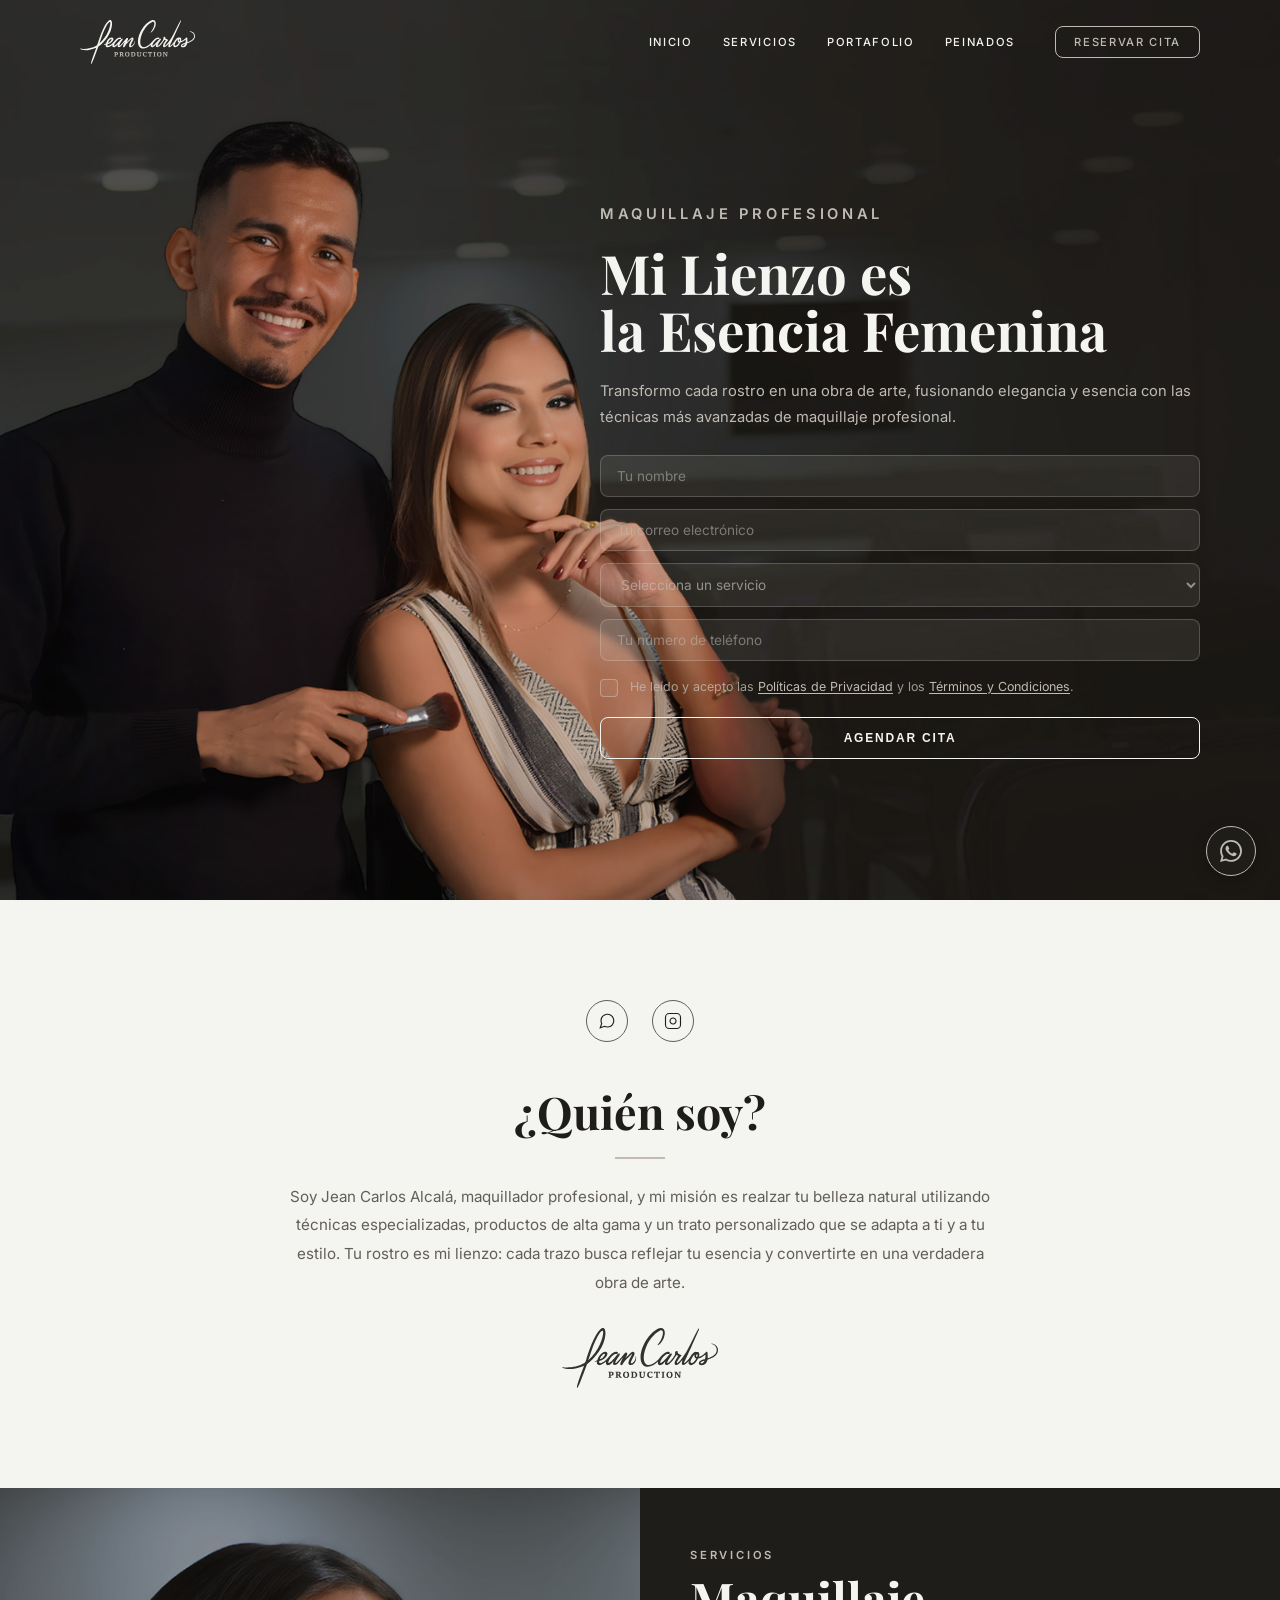
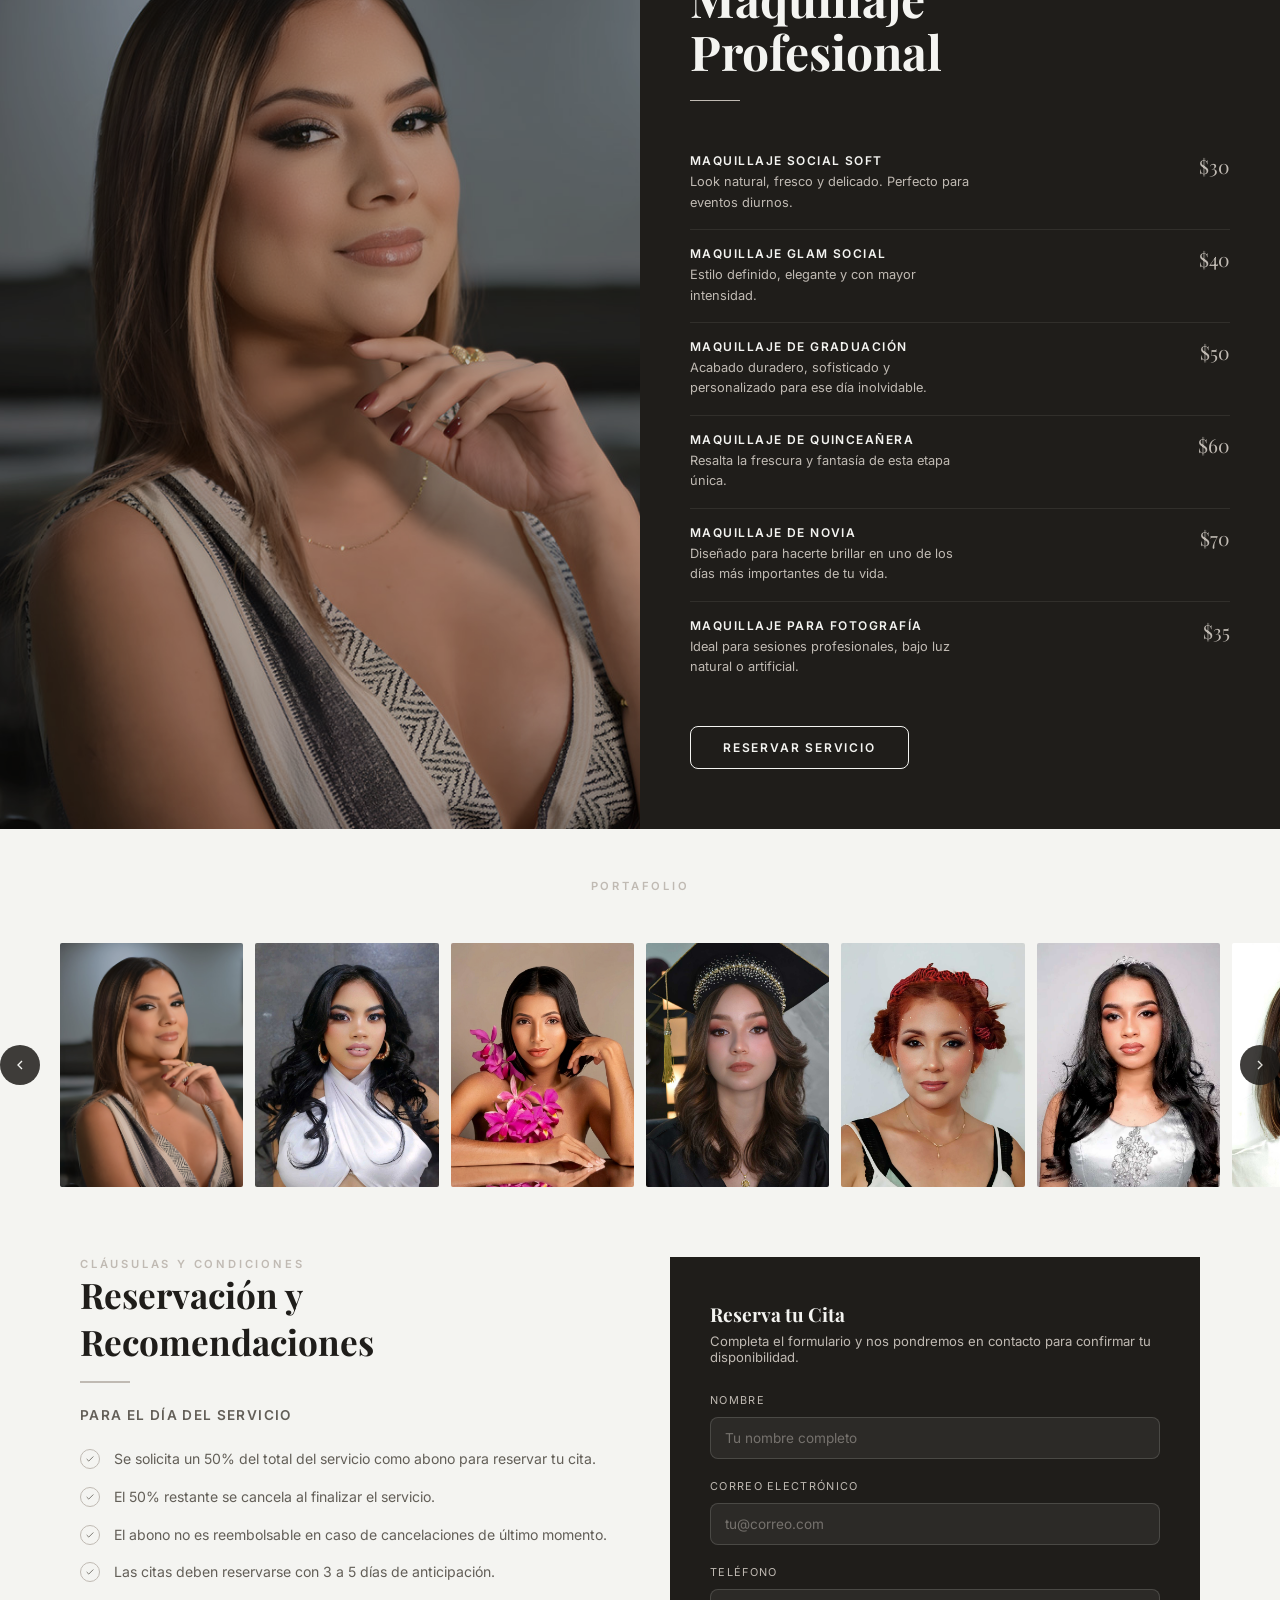
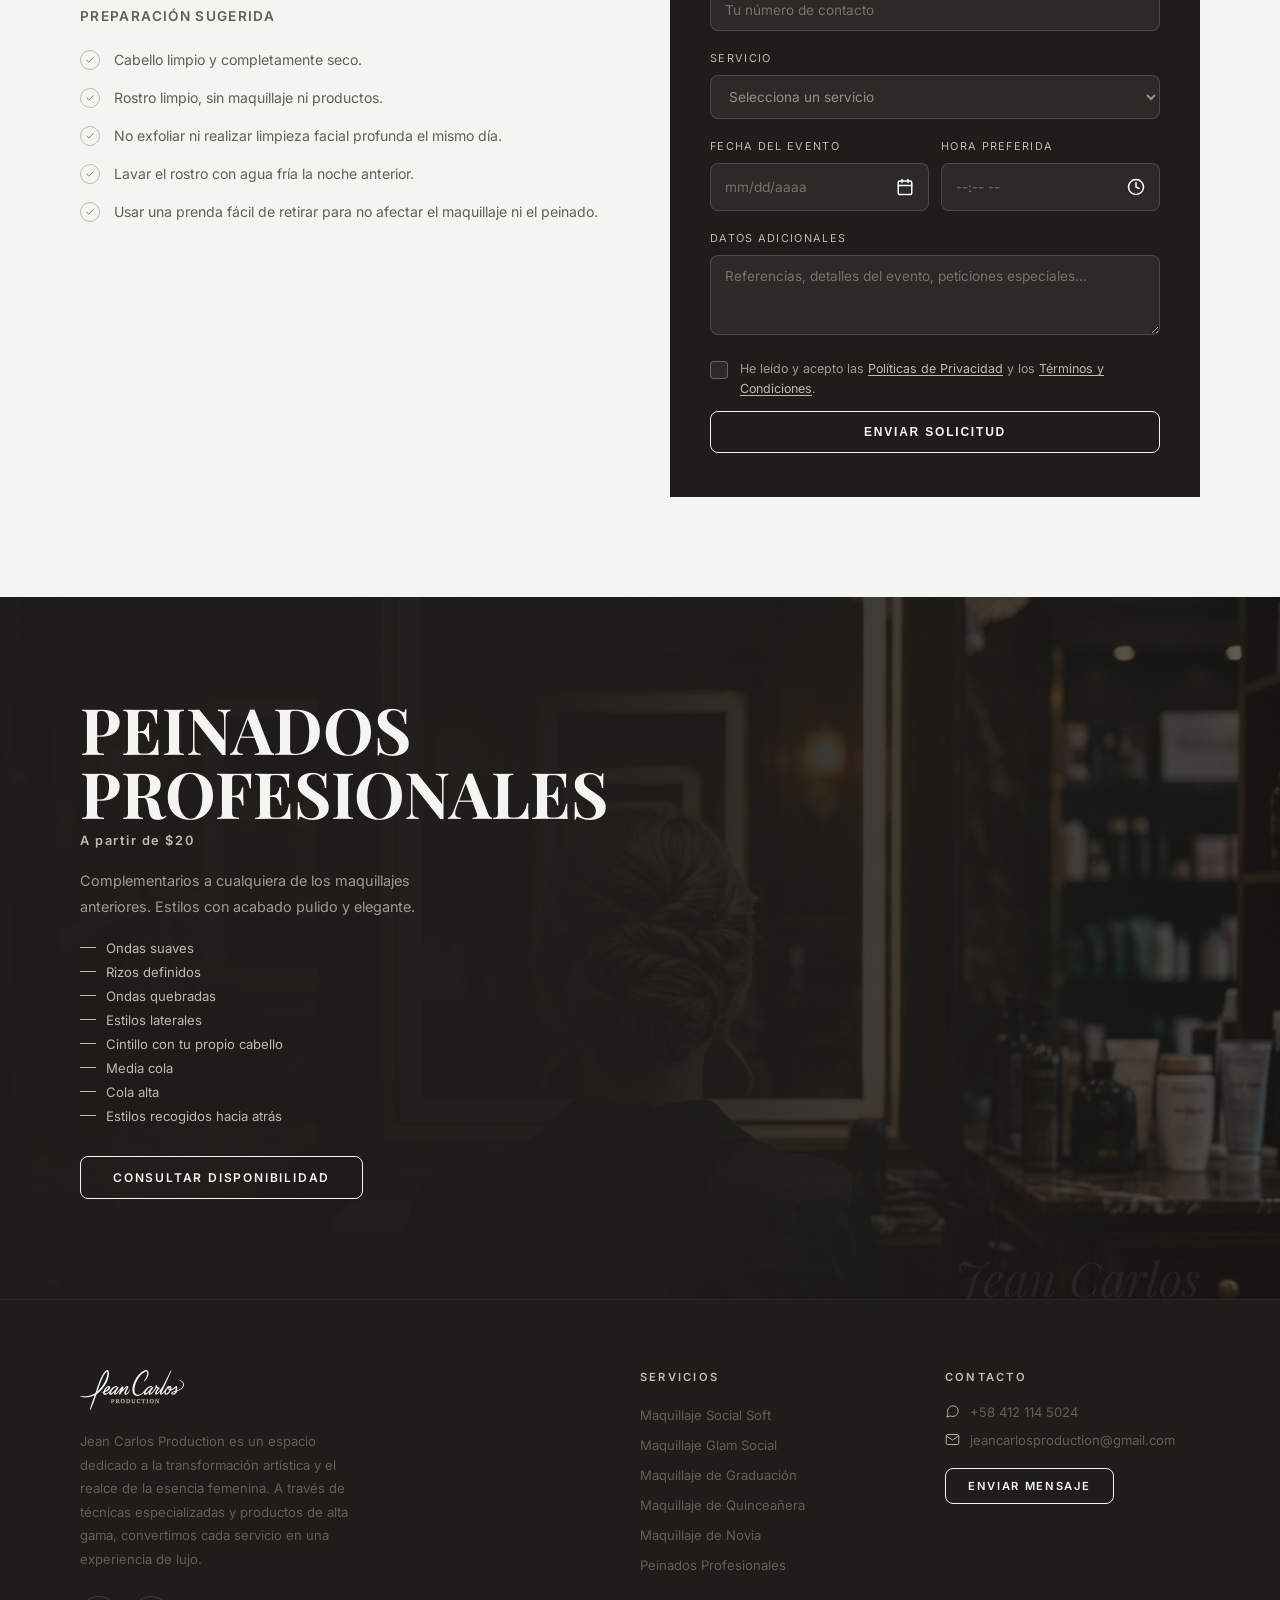
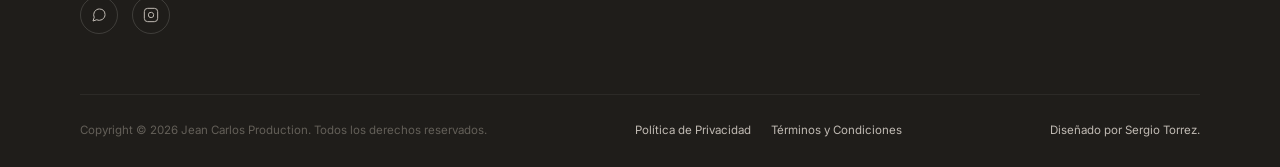
==== commit 87b60bee: "Fix: Optimized date/time inputs with white icons on the right and mobile placeholders" ====
--- a/index.html
+++ b/index.html
@@ -395,11 +395,11 @@
             <div class="form-row-2">
               <div class="form-group">
                 <label for="resFecha">Fecha del evento</label>
-                <input id="resFecha" type="date" name="fecha" required>
+                <input id="resFecha" type="text" name="fecha" class="date-input" placeholder="mm/dd/aaaa" required onfocus="(this.type='date')" onblur="if(!this.value)this.type='text'">
               </div>
               <div class="form-group">
                 <label for="resHora">Hora preferida</label>
-                <input id="resHora" type="time" name="hora">
+                <input id="resHora" type="text" name="hora" class="time-input" placeholder="--:-- --" onfocus="(this.type='time')" onblur="if(!this.value)this.type='text'">
               </div>
             </div>
 
--- a/index.css
+++ b/index.css
@@ -710,12 +710,12 @@
   color: var(--taupe);
   margin-bottom: 28px;
 }
-/* Two-column row for date + time */
+/* Two-column layout for date + time (restored to side-by-side) */
 .form-row-2 {
   display: grid;
   grid-template-columns: 1fr 1fr;
-  gap: 16px;           /* More breathing room between side-by-side fields */
-  margin-bottom: 20px; /* Space before the next element, matching other groups */
+  gap: 12px;           /* Tighter gap for better mobile fit */
+  margin-bottom: 20px;
 }
 .form-row-2 .form-group { margin-bottom: 0; }
 
@@ -737,10 +737,63 @@
 .form-group textarea::placeholder { color: rgba(192,186,179,0.5); }
 .form-group textarea:focus { border-color: var(--taupe); }
 
-/* Date / Time native input — light calendar icon */
+/* Date / Time native input — Full styling for visibility and iOS/Android fix */
 .form-group input[type="date"],
-.form-group input[type="time"] {
+.form-group input[type="time"],
+.form-group input.date-input,
+.form-group input.time-input {
+  -webkit-appearance: none;
+  -moz-appearance: none;
+  appearance: none;
+  
+  width: 100%;
+  min-height: 48px;
+  background-color: rgba(255,255,255,0.06);
+  background-repeat: no-repeat;
+  background-position: calc(100% - 14px) center;
+  background-size: 18px;
+  border: 1px solid rgba(244,244,241,0.15);
+  border-radius: var(--radius);
+  color: var(--cream);
+  padding: 12px 40px 12px 14px; /* More right padding for the icon */
+  font-family: inherit;
+  font-size: 0.85rem;
+  outline: none;
   color-scheme: dark;
+  transition: border-color 0.3s;
+  box-sizing: border-box;
+}
+
+/* Custom White Icons */
+.form-group input.date-input {
+  background-image: url("data:image/svg+xml;utf8,<svg xmlns='http://www.w3.org/2000/svg' width='24' height='24' viewBox='0 0 24 24' fill='none' stroke='white' stroke-width='2' stroke-linecap='round' stroke-linejoin='round'><rect x='3' y='4' width='18' height='18' rx='2' ry='2'/><line x1='16' y1='2' x2='16' y2='6'/><line x1='8' y1='2' x2='8' y2='6'/><line x1='3' y1='10' x2='21' y2='10'/></svg>");
+}
+.form-group input.time-input {
+  background-image: url("data:image/svg+xml;utf8,<svg xmlns='http://www.w3.org/2000/svg' width='24' height='24' viewBox='0 0 24 24' fill='none' stroke='white' stroke-width='2' stroke-linecap='round' stroke-linejoin='round'><circle cx='12' cy='12' r='10'/><polyline points='12 6 12 12 16 14'/></svg>");
+}
+
+/* Hide native indicators to avoid double icons, especially on Chrome */
+.form-group input::-webkit-calendar-picker-indicator {
+  position: absolute;
+  right: 0;
+  top: 0;
+  width: 40px;
+  height: 100%;
+  margin: 0;
+  padding: 0;
+  opacity: 0;
+  cursor: pointer;
+}
+
+.form-group input:focus {
+  border-color: var(--taupe);
+}
+
+/* Mobile optimization for form card padding */
+@media (max-width: 480px) {
+  .reservation-form-card {
+    padding: 30px 20px; /* Reduced padding to give fields more room side-by-side */
+  }
 }
 
 /* Policy Checkbox */
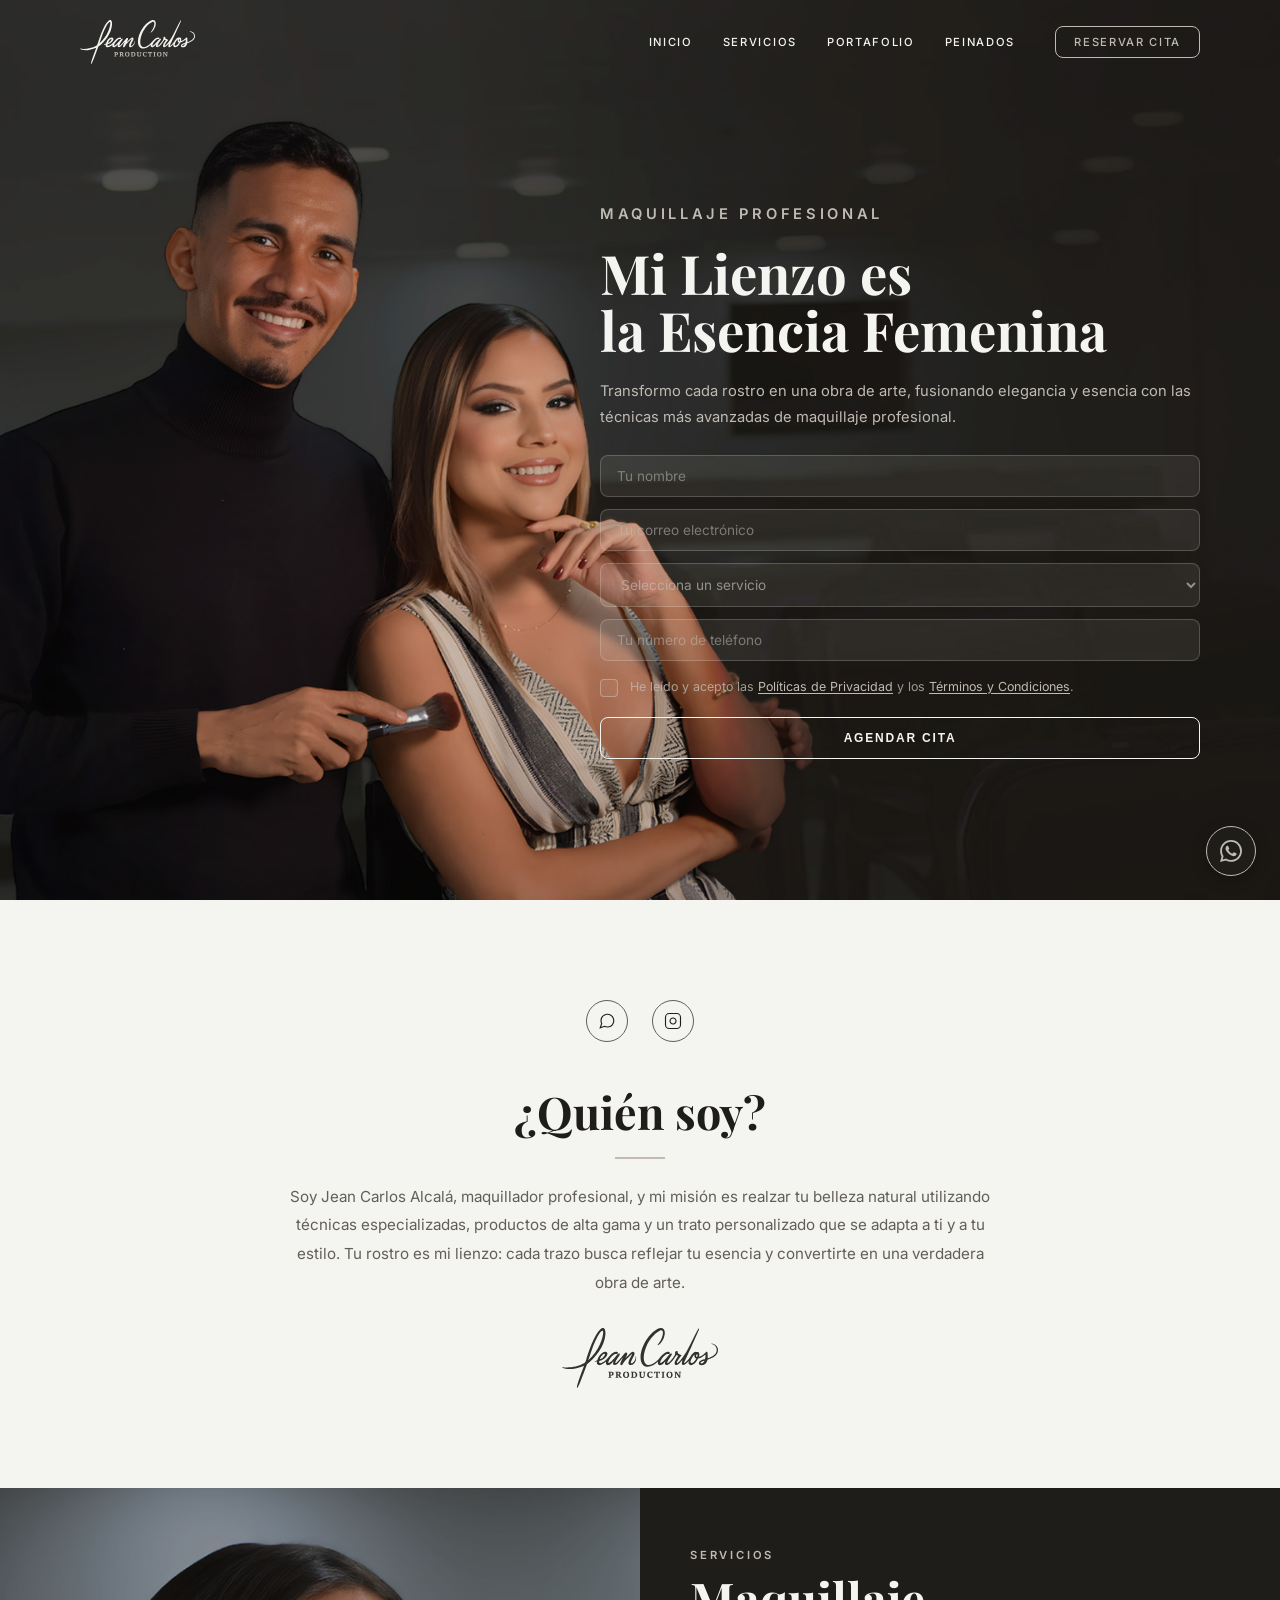
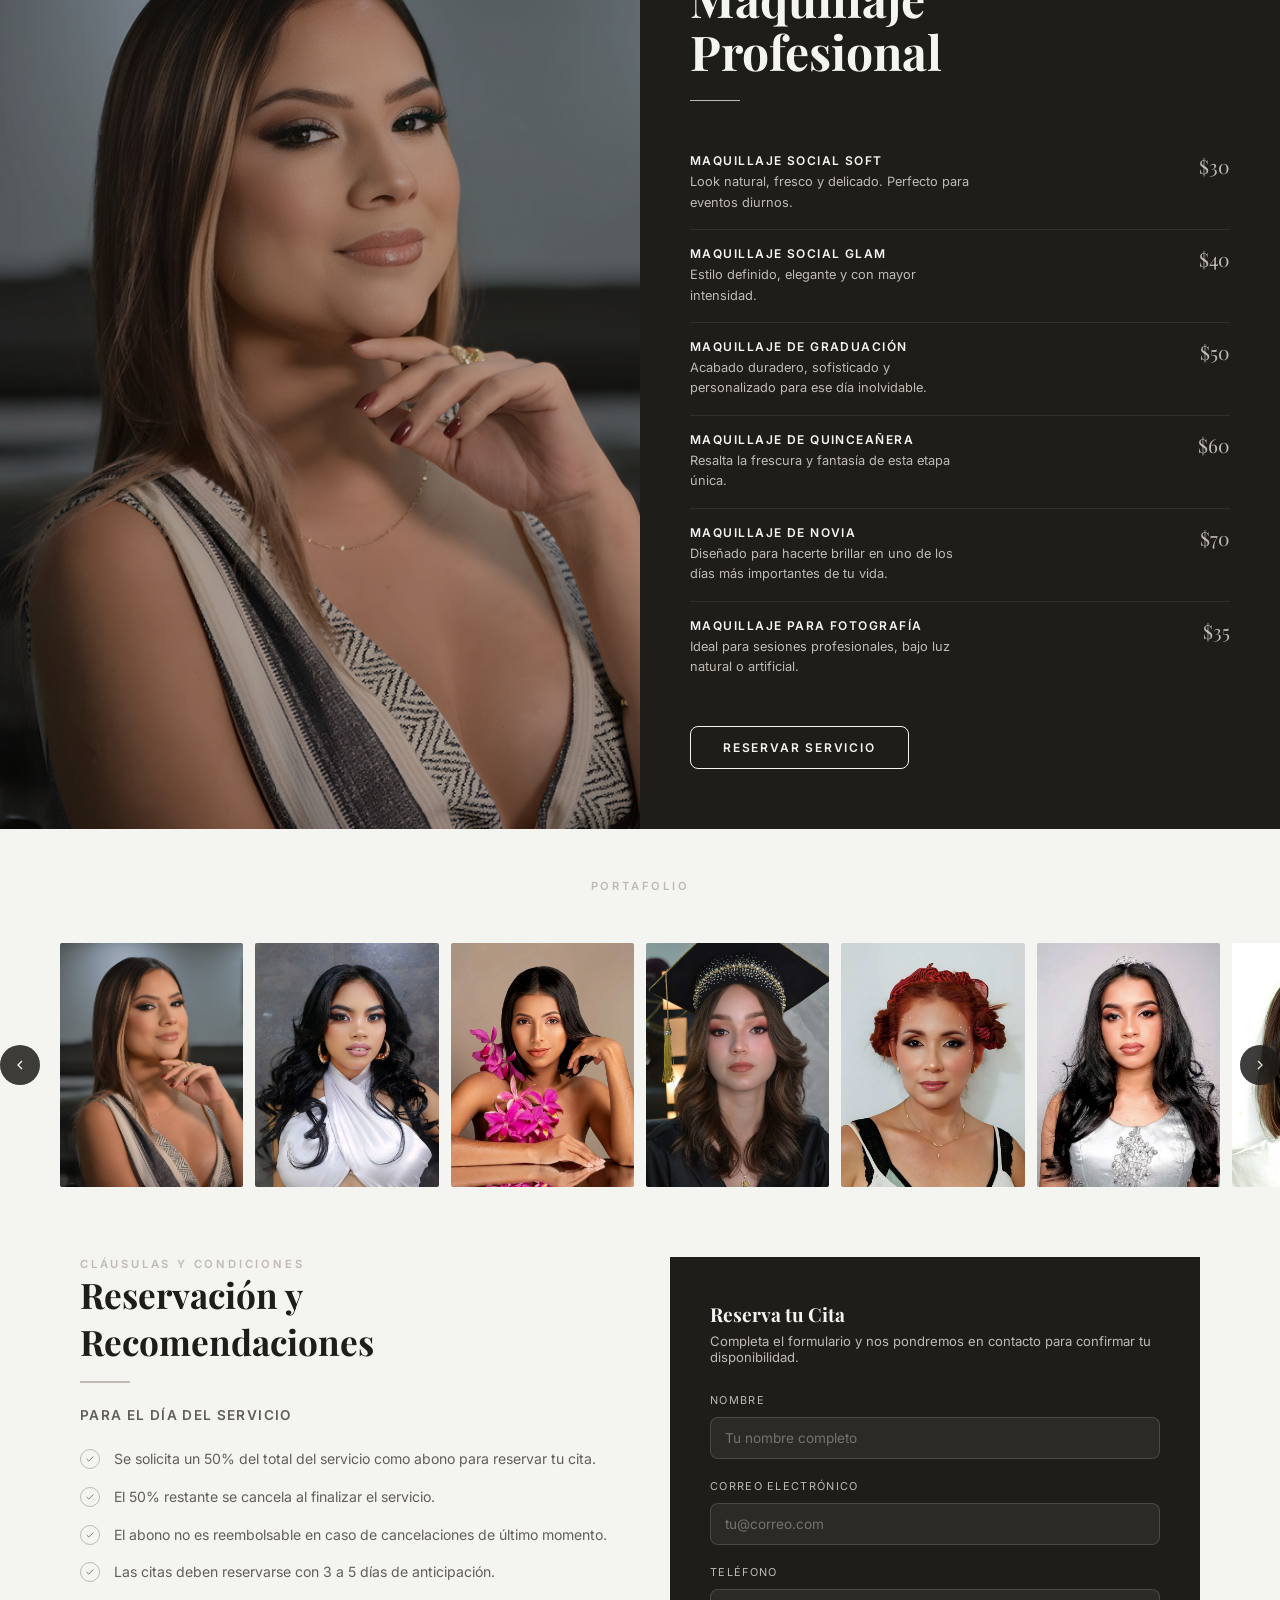
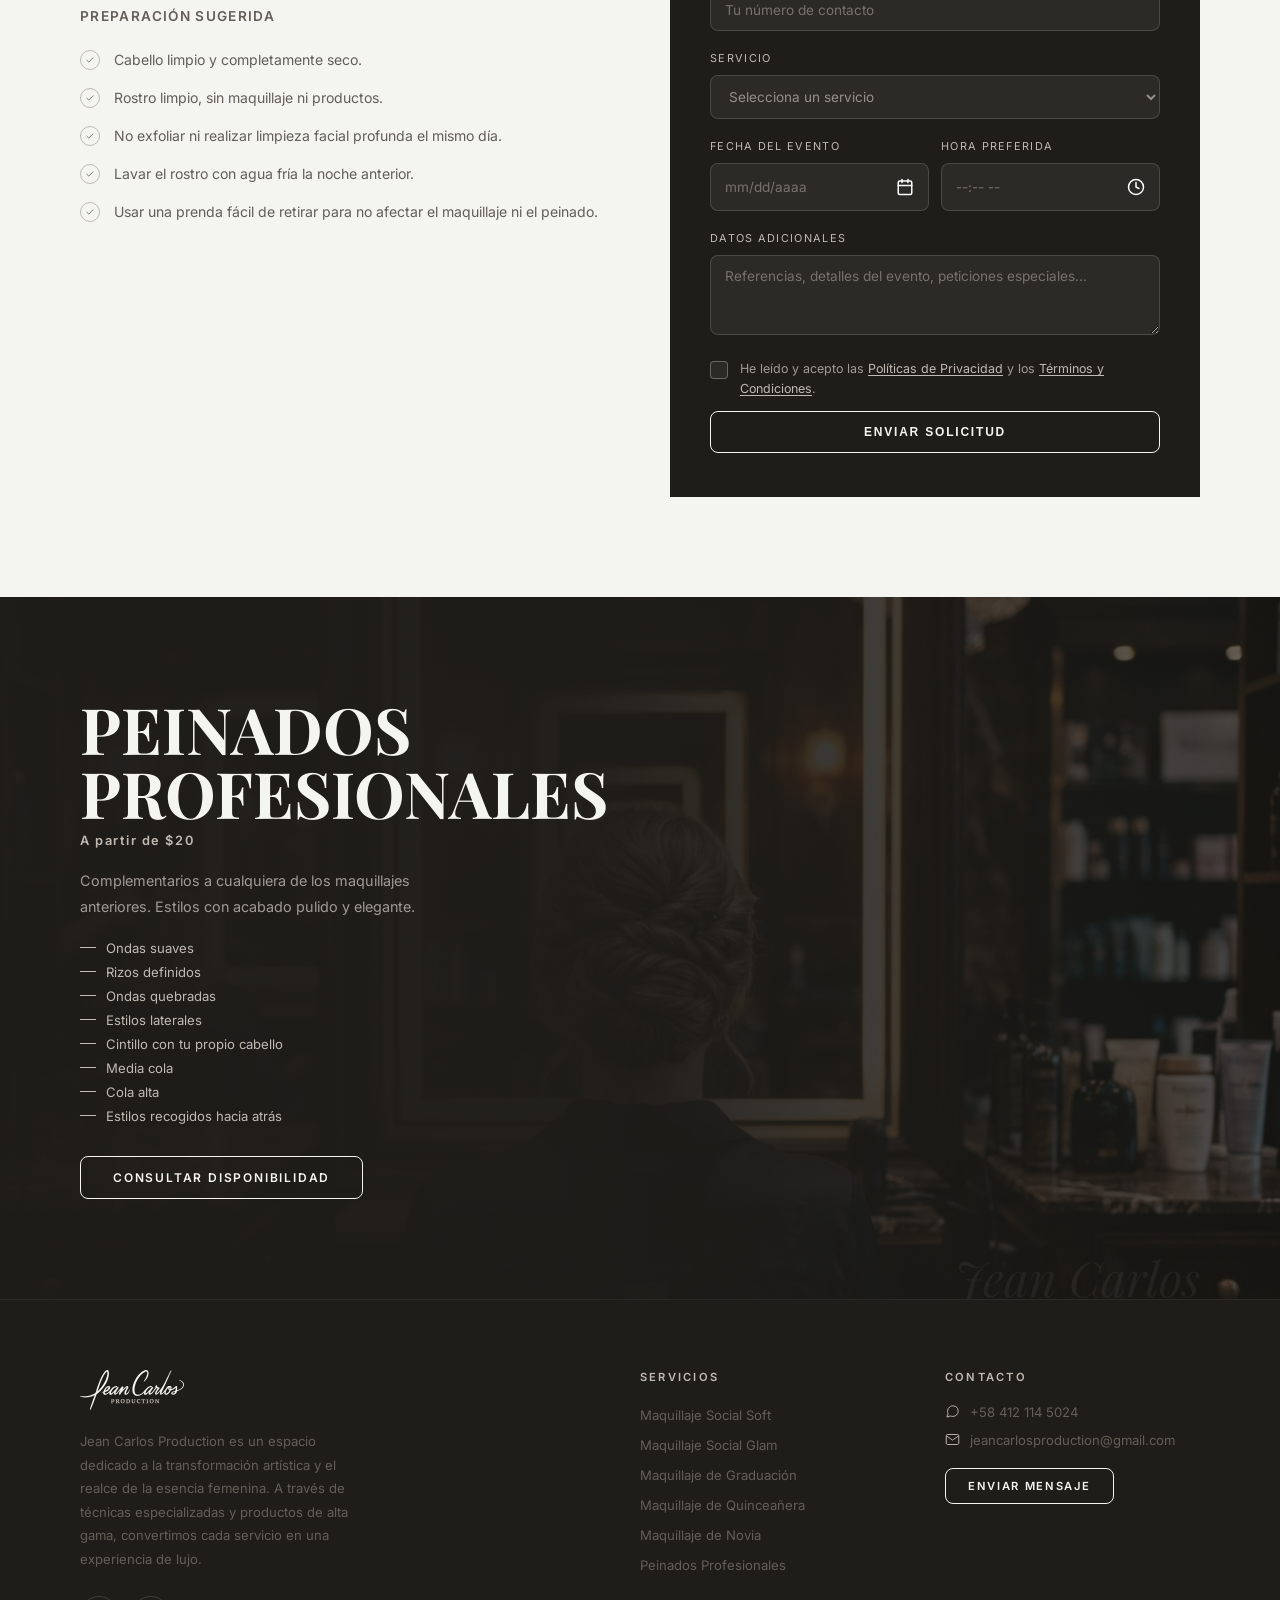
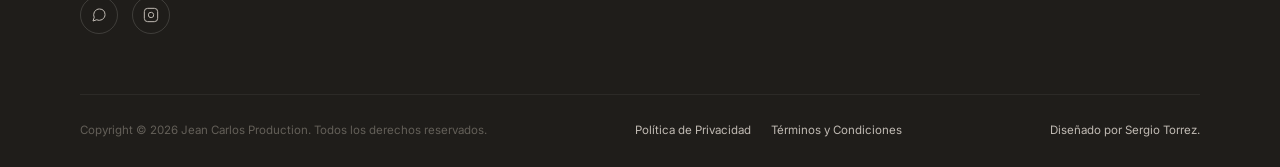
==== commit f055b076: "Update: Renamed 'Maquillaje Glam Social' to 'Maquillaje Social Glam' across the site" ====
--- a/index.html
+++ b/index.html
@@ -65,7 +65,7 @@
         <select name="servicio" id="heroServicioSelect">
           <option value="" disabled selected>Selecciona un servicio</option>
           <option>Maquillaje Social Soft — $30</option>
-          <option>Maquillaje Glam Social — $40</option>
+          <option>Maquillaje Social Glam — $40</option>
           <option>Maquillaje de Graduación — $50</option>
           <option>Maquillaje de Quinceañera — $60</option>
           <option>Maquillaje de Novia — $70</option>
@@ -144,7 +144,7 @@
 
         <li class="service-item">
           <div class="service-info">
-            <h4>Maquillaje Glam Social</h4>
+            <h4>Maquillaje Social Glam</h4>
             <p>Estilo definido, elegante y con mayor intensidad.</p>
           </div>
           <span class="service-price">$40</span>
@@ -382,7 +382,7 @@
               <select id="resServicio" name="servicio" required>
                 <option value="" disabled selected>Selecciona un servicio</option>
                 <option>Maquillaje Social Soft — $30</option>
-                <option>Maquillaje Glam Social — $40</option>
+                <option>Maquillaje Social Glam — $40</option>
                 <option>Maquillaje de Graduación — $50</option>
                 <option>Maquillaje de Quinceañera — $60</option>
                 <option>Maquillaje de Novia — $70</option>
@@ -492,7 +492,7 @@
         <h4>Servicios</h4>
         <ul>
           <li><a href="#servicios">Maquillaje Social Soft</a></li>
-          <li><a href="#servicios">Maquillaje Glam Social</a></li>
+          <li><a href="#servicios">Maquillaje Social Glam</a></li>
           <li><a href="#servicios">Maquillaje de Graduación</a></li>
           <li><a href="#servicios">Maquillaje de Quinceañera</a></li>
           <li><a href="#servicios">Maquillaje de Novia</a></li>
